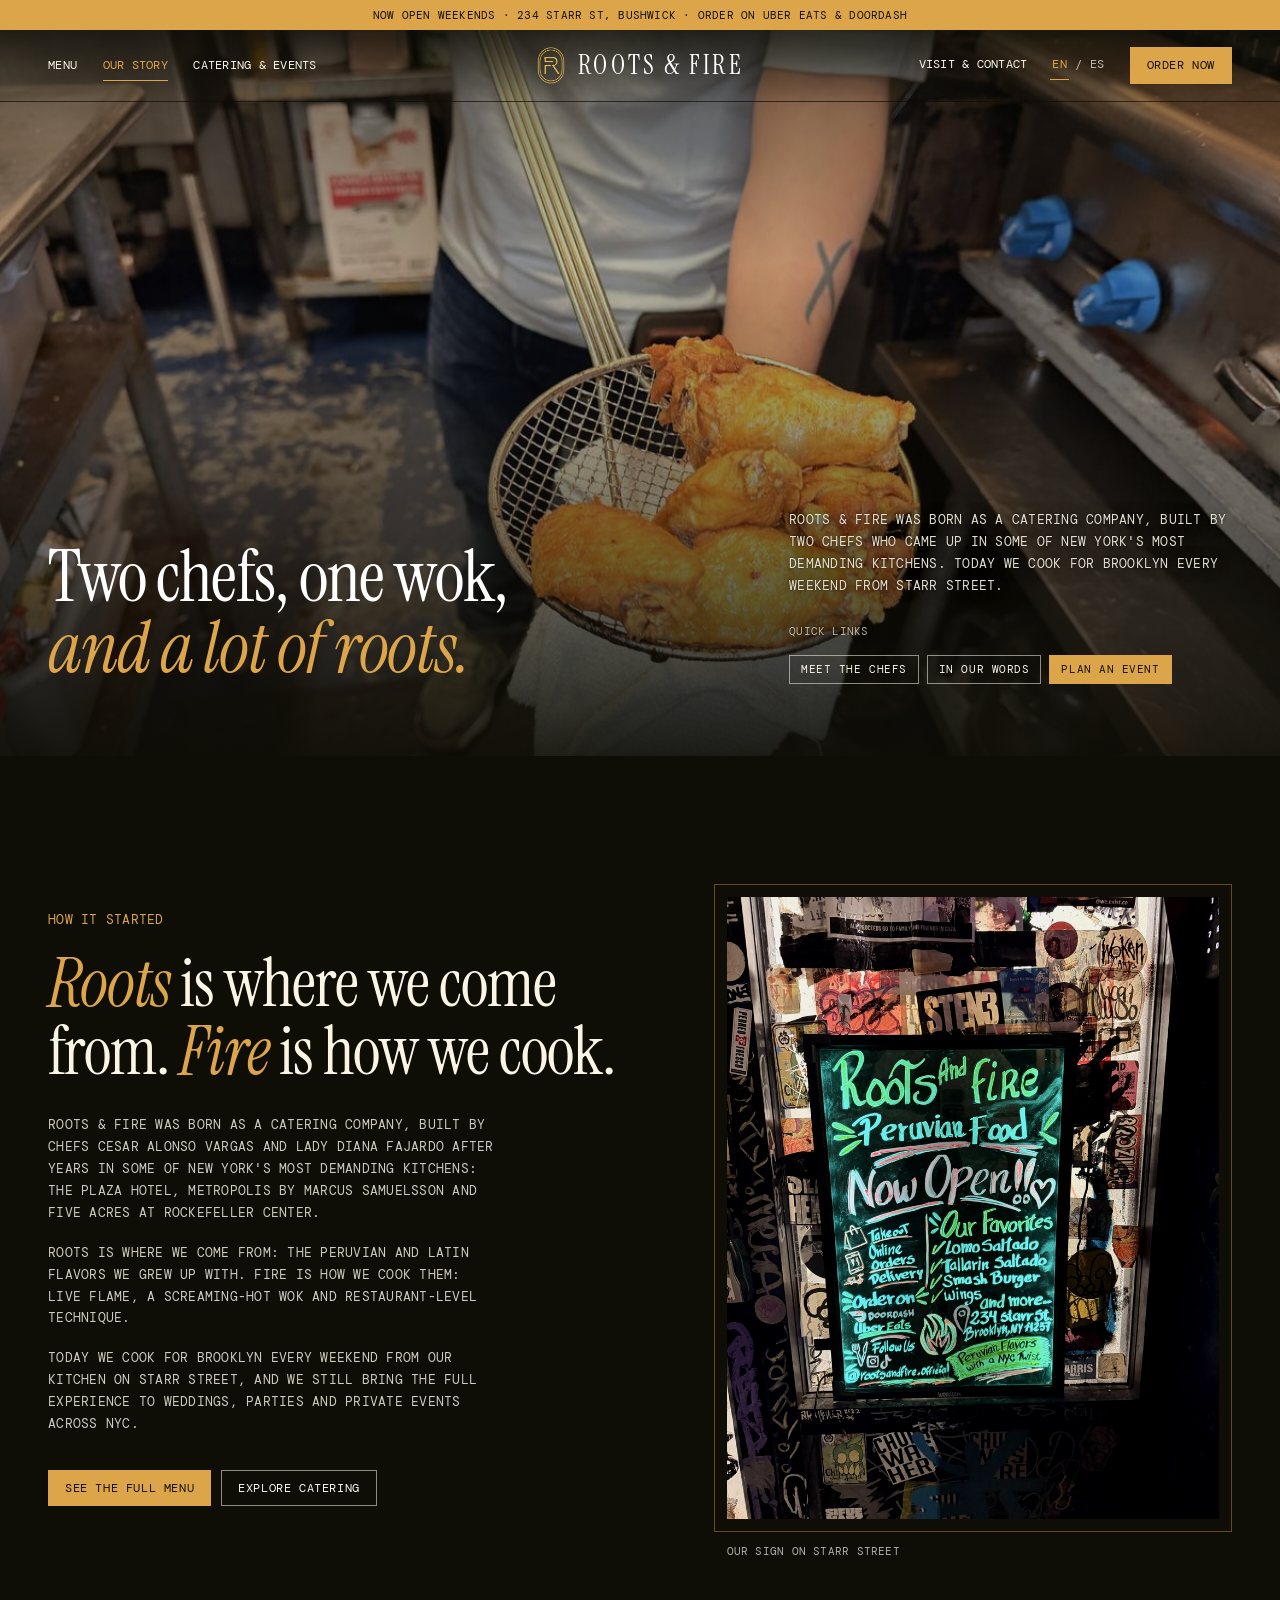
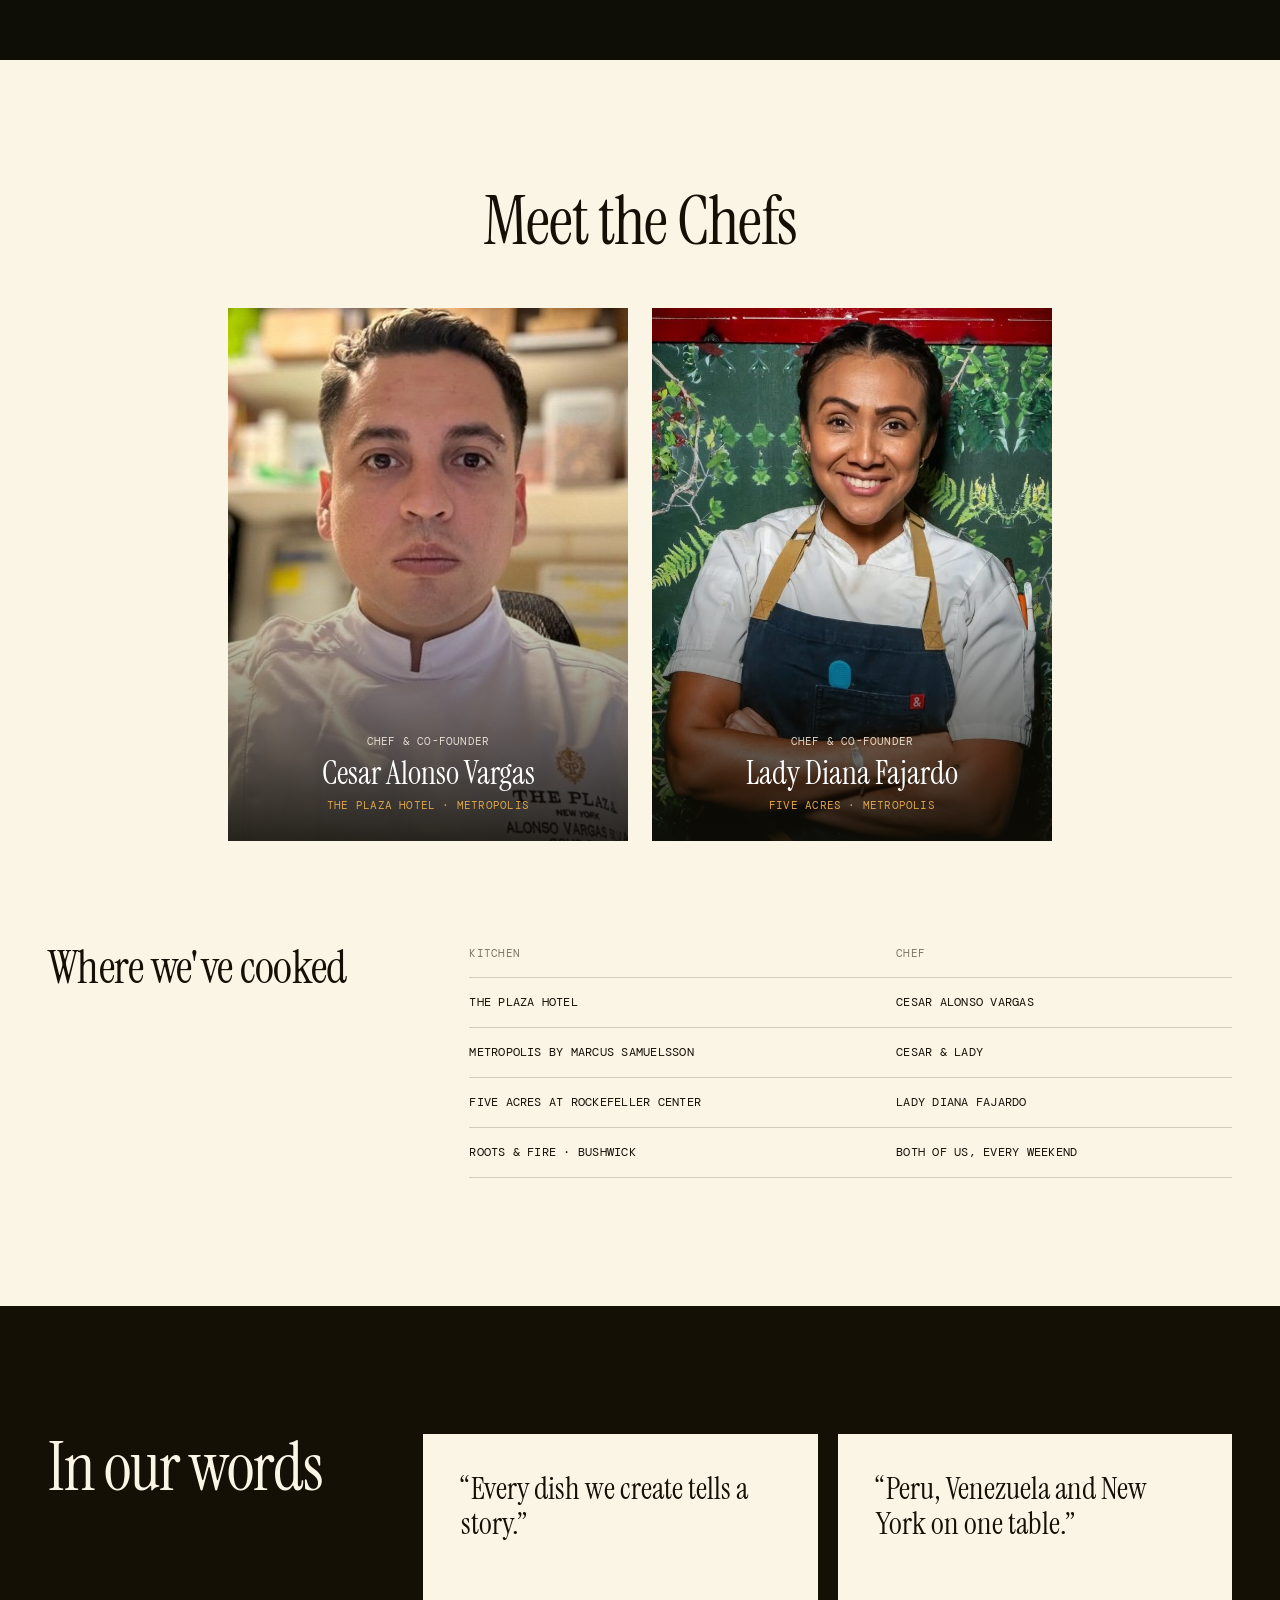
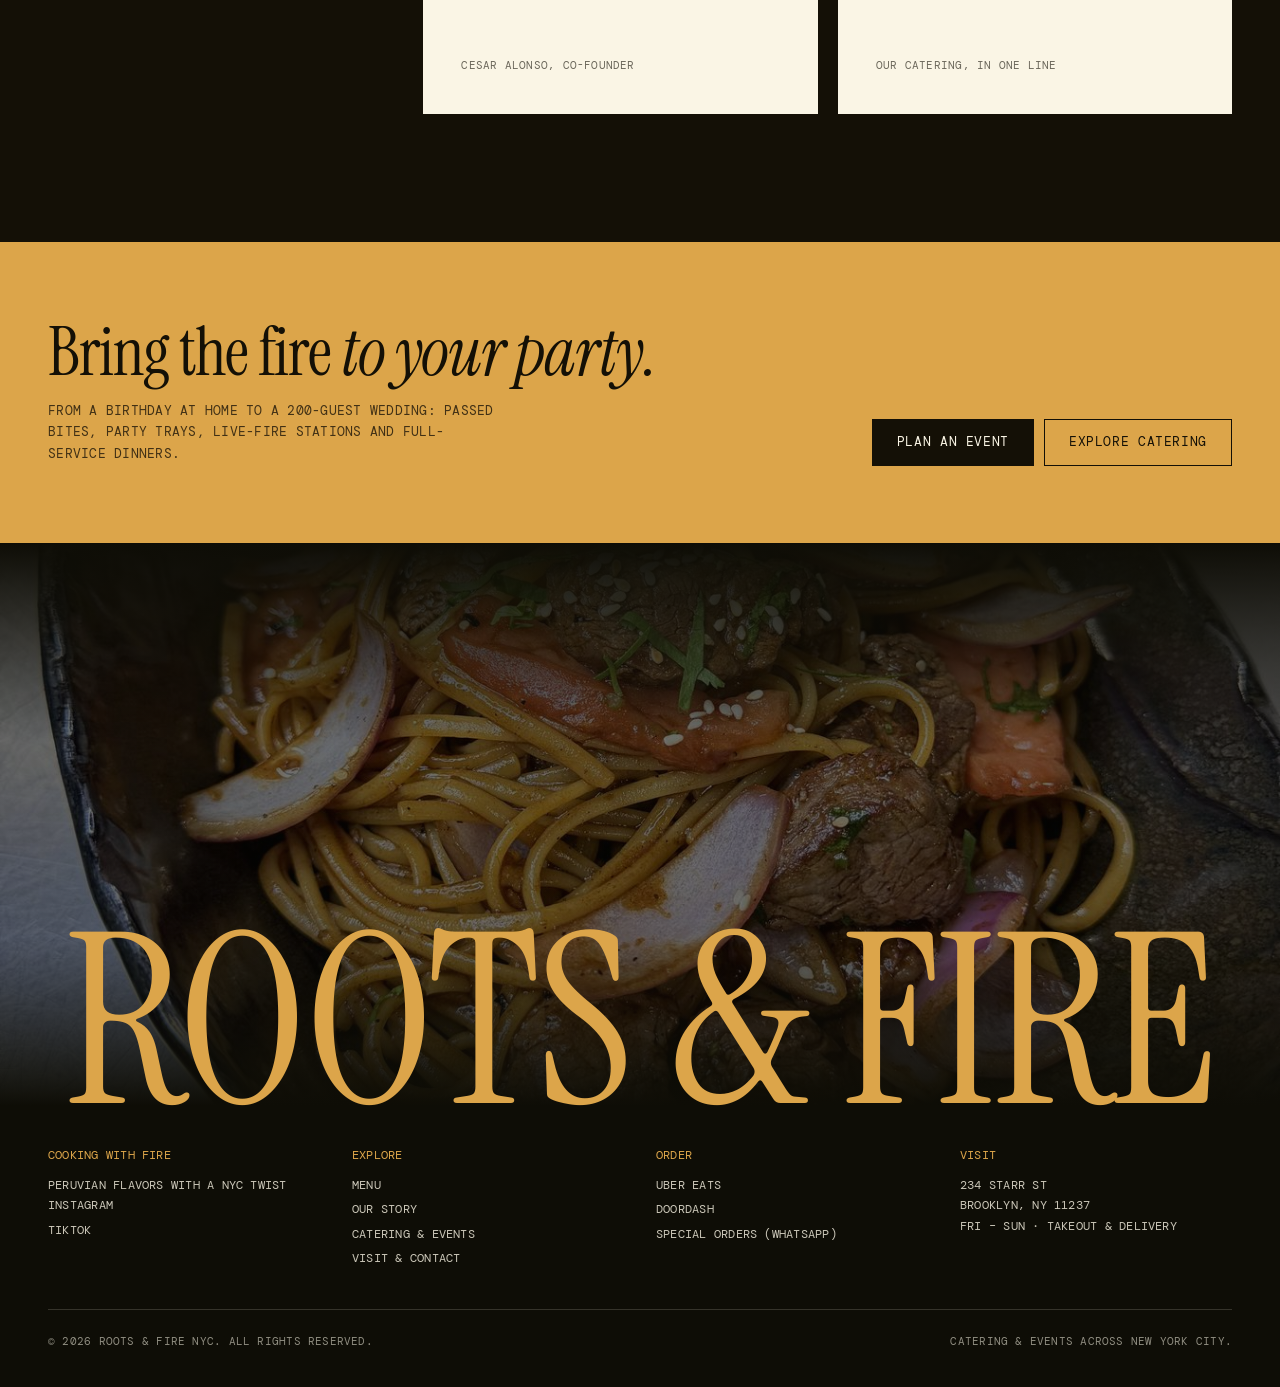
==== about.html @ 3c0af803 "Rediseño por páginas: estilo Firedoor + hero Peter Rowland, EN/ES - Sitio dividido en 5 páginas: Ini" ====
<!doctype html>
<html lang="en">
<head>
  <meta charset="utf-8">
  <meta name="viewport" content="width=device-width, initial-scale=1">
  <title>Our Story · Roots &amp; Fire</title>
  <meta name="description" content="Meet Chefs Cesar Alonso Vargas and Lady Diana Fajardo: from The Plaza, Metropolis and Five Acres to their own Peruvian kitchen in Bushwick.">
  <meta name="theme-color" content="#0E0D06">
  <!-- Demo copy on GitHub Pages: keep it out of Google so it doesn't compete with rootsandfirenyc.com. Remove on the real domain. -->
  <meta name="robots" content="noindex, nofollow">
  <link rel="icon" type="image/png" href="assets/img/logo-monogram.png">

  <meta property="og:type" content="website">
  <meta property="og:title" content="Our Story · Roots &amp; Fire">
  <meta property="og:description" content="Meet Chefs Cesar Alonso Vargas and Lady Diana Fajardo: from The Plaza, Metropolis and Five Acres to their own Peruvian kitchen in Bushwick.">
  <meta property="og:image" content="assets/img/frying.jpg">
  <meta property="og:url" content="https://rootsandfirenyc.com/about.html">
  <link rel="alternate" hreflang="en" href="https://rootsandfirenyc.com/about.html">
  <link rel="alternate" hreflang="es" href="https://rootsandfirenyc.com/about.html?lang=es">

  <link rel="preconnect" href="https://fonts.googleapis.com">
  <link rel="preconnect" href="https://fonts.gstatic.com" crossorigin>
  <link href="https://fonts.googleapis.com/css2?family=DM+Mono:wght@400;500&family=Instrument+Serif:ital@0;1&family=Plus+Jakarta+Sans:wght@400;500;600&display=swap" rel="stylesheet">
  <link rel="stylesheet" href="assets/css/styles.css">
  <script>document.documentElement.classList.add("js");</script>
</head>
<body data-page="about">
  <a class="skip-link" href="#main" data-i18n="skip">Skip to content</a>

  <!-- ===== Header (same on every page) ===== -->
  <header class="site-header" data-header>
    <div class="announce">
      <p class="mono" data-i18n="announce">Now open weekends · 234 Starr St, Bushwick · Order on Uber Eats &amp; DoorDash</p>
    </div>
    <div class="header-bar">
      <button class="nav-toggle" type="button" aria-expanded="false" aria-controls="mobile-nav" data-nav-toggle>
        <span class="sr-only" data-i18n="navOpen">Open menu</span>
        <span class="nav-toggle__bar"></span><span class="nav-toggle__bar"></span>
      </button>
      <nav class="nav nav--left mono" aria-label="Main">
        <a href="menu.html" data-i18n="navMenu">Menu</a>
        <a href="about.html" data-i18n="navStory" aria-current="page">Our Story</a>
        <a href="catering.html" data-i18n="navCatering">Catering &amp; Events</a>
      </nav>
      <a href="index.html" class="brand" aria-label="Roots & Fire, home">
        <img src="assets/img/logo-monogram.png" alt="" width="30" height="38">
        <span class="brand__word">Roots &amp; Fire</span>
      </a>
      <div class="header-right">
        <nav class="nav nav--right mono" aria-label="Secondary">
          <a href="contact.html" data-i18n="navContact">Visit &amp; Contact</a>
        </nav>
        <div class="lang mono" role="group" aria-label="Language" data-i18n-attr="aria-label:langLabel">
          <button type="button" data-lang="en" aria-pressed="true">EN</button>
          <span aria-hidden="true">/</span>
          <button type="button" data-lang="es" aria-pressed="false">ES</button>
        </div>
        <div class="order-menu" data-order-menu>
          <button class="btn btn--gold" type="button" aria-expanded="false" aria-haspopup="true" data-order-toggle><span data-i18n="orderNow">Order now</span></button>
          <div class="order-menu__panel" hidden data-order-panel>
            <a class="mono" data-link="uberEats" href="#" target="_blank" rel="noopener">Uber Eats <span aria-hidden="true">↗</span></a>
            <a class="mono" data-link="doorDash" href="#" target="_blank" rel="noopener">DoorDash <span aria-hidden="true">↗</span></a>
            <a class="mono" href="catering.html#enquire" data-i18n="orderSpecial">Special orders &amp; events</a>
          </div>
        </div>
      </div>
    </div>
  </header>

  <div class="mobile-nav" id="mobile-nav" data-mobile-nav hidden>
    <nav aria-label="Mobile">
      <a href="index.html" data-i18n="navHome">Home</a>
      <a href="menu.html" data-i18n="navMenu">Menu</a>
      <a href="about.html" data-i18n="navStory" aria-current="page">Our Story</a>
      <a href="catering.html" data-i18n="navCatering">Catering &amp; Events</a>
      <a href="contact.html" data-i18n="navContact">Visit &amp; Contact</a>
    </nav>
    <div class="mobile-nav__foot">
      <div class="lang lang--lg mono" role="group" aria-label="Language" data-i18n-attr="aria-label:langLabel">
        <button type="button" data-lang="en" aria-pressed="true">English</button>
        <span aria-hidden="true">/</span>
        <button type="button" data-lang="es" aria-pressed="false">Español</button>
      </div>
      <div class="btn-row">
        <a class="btn btn--gold" data-link="uberEats" href="#" target="_blank" rel="noopener">Uber Eats</a>
        <a class="btn btn--line" data-link="doorDash" href="#" target="_blank" rel="noopener">DoorDash</a>
      </div>
    </div>
  </div>

  <main id="main">
    <!-- ===== Page hero (Firedoor About style: statement over full-bleed photo) ===== -->
    <section class="page-hero page-hero--statement">
      <img class="pos-mid" src="assets/img/frying.jpg" alt="" width="1200" height="900" fetchpriority="high">
      <div class="container page-hero__inner">
        <h1 data-i18n="paTitle">Two chefs, one wok, <em>and a lot of roots.</em></h1>
        <div class="page-hero__side">
          <p class="mono" data-i18n="paLead">Roots &amp; Fire was born as a catering company, built by two chefs who came up in some of New York's most demanding kitchens. Today we cook for Brooklyn every weekend from Starr Street.</p>
          <p class="mono quick-label" data-i18n="quickLinks">Quick links</p>
          <div class="quick-links">
            <a class="btn btn--line btn--sm" href="#chefs" data-i18n="ctaChefs">Meet the chefs</a>
            <a class="btn btn--line btn--sm" href="#words" data-i18n="quotesTitle">In our words</a>
            <a class="btn btn--gold btn--sm" href="catering.html#enquire" data-i18n="ctaPlanShort">Plan an event</a>
          </div>
        </div>
      </div>
    </section>

    <!-- ===== Story ===== -->
    <section class="story" aria-labelledby="story-title">
      <div class="container story__grid">
        <div class="story__copy reveal">
          <p class="mono eyebrow" data-i18n="storyEyebrow2">How it started</p>
          <h2 class="display" id="story-title" data-i18n="storyTitle2"><em>Roots</em> is where we come from. <em>Fire</em> is how we cook.</h2>
          <div class="prose mono">
            <p data-i18n="storyP1">Roots &amp; Fire was born as a catering company, built by Chefs Cesar Alonso Vargas and Lady Diana Fajardo after years in some of New York's most demanding kitchens: The Plaza Hotel, Metropolis by Marcus Samuelsson and Five Acres at Rockefeller Center.</p>
            <p data-i18n="storyP2">Roots is where we come from: the Peruvian and Latin flavors we grew up with. Fire is how we cook them: live flame, a screaming-hot wok and restaurant-level technique.</p>
            <p data-i18n="storyP3">Today we cook for Brooklyn every weekend from our kitchen on Starr Street, and we still bring the full experience to weddings, parties and private events across NYC.</p>
          </div>
          <div class="btn-row">
            <a class="btn btn--gold" href="menu.html" data-i18n="ctaFullMenu">See the full menu</a>
            <a class="btn btn--line" href="catering.html" data-i18n="ctaCatering">Explore catering</a>
          </div>
        </div>
        <figure class="story__media frame reveal">
          <img src="assets/img/now-open-board.jpg" alt="Lit chalkboard sign at 234 Starr St: Roots and Fire, Peruvian Food, Now Open" data-i18n-attr="alt:altBoard" width="900" height="1200" loading="lazy">
          <figcaption class="mono" data-i18n="storyCaption">Our sign on Starr Street</figcaption>
        </figure>
      </div>
    </section>

    <!-- ===== Meet the chefs (cream panel) ===== -->
    <section class="panel panel--cream chefs" id="chefs" aria-labelledby="chefs-title">
      <div class="container">
        <h2 class="display center reveal" id="chefs-title" data-i18n="chefsTitle">Meet the Chefs</h2>
        <div class="team">
          <article class="member reveal">
            <img src="assets/img/chef-cesar.jpg" alt="Chef Cesar Alonso Vargas in chef whites" data-i18n-attr="alt:altCesar" width="441" height="792" loading="lazy">
            <div class="member__cap">
              <p class="mono" data-i18n="roleCesar">Chef &amp; co-founder</p>
              <h3>Cesar Alonso Vargas</h3>
              <p class="mono member__from">The Plaza Hotel · Metropolis</p>
            </div>
          </article>
          <article class="member reveal">
            <img src="assets/img/chef-lady.jpg" alt="Chef Lady Diana Fajardo smiling, arms crossed, in an apron" data-i18n-attr="alt:altLady" width="1000" height="1000" loading="lazy">
            <div class="member__cap">
              <p class="mono" data-i18n="roleLady">Chef &amp; co-founder</p>
              <h3>Lady Diana Fajardo</h3>
              <p class="mono member__from">Five Acres · Metropolis</p>
            </div>
          </article>
        </div>

        <div class="highlights reveal">
          <h3 class="display display--md" data-i18n="hlTitle">Where we've cooked</h3>
          <div class="hl-table mono">
            <div class="hl-row hl-row--head"><span data-i18n="hlKitchen">Kitchen</span><span>Chef</span></div>
            <div class="hl-row"><span>The Plaza Hotel</span><span>Cesar Alonso Vargas</span></div>
            <div class="hl-row"><span>Metropolis by Marcus Samuelsson</span><span data-i18n="hlBoth">Cesar &amp; Lady</span></div>
            <div class="hl-row"><span>Five Acres at Rockefeller Center</span><span>Lady Diana Fajardo</span></div>
            <div class="hl-row"><span>Roots &amp; Fire · Bushwick</span><span data-i18n="hlNow">Both of us, every weekend</span></div>
          </div>
        </div>
      </div>
    </section>

    <!-- ===== In our words ===== -->
    <section class="quotes" id="words" aria-labelledby="quotes-title">
      <div class="container quotes__grid">
        <h2 class="display reveal" id="quotes-title" data-i18n="quotesTitle">In our words</h2>
        <blockquote class="quote-box reveal">
          <p data-i18n="quote1">“Every dish we create tells a story.”</p>
          <cite class="mono" data-i18n="quote1Cite">Cesar Alonso, co-founder</cite>
        </blockquote>
        <blockquote class="quote-box reveal">
          <p data-i18n="quote2">“Peru, Venezuela and New York on one table.”</p>
          <cite class="mono" data-i18n="quote2Cite">Our catering, in one line</cite>
        </blockquote>
      </div>
    </section>

    <!-- ===== CTA ===== -->
    <section class="cta-band" aria-labelledby="cta-title">
      <div class="container cta-band__inner">
        <div>
          <h2 class="display" id="cta-title" data-i18n="catTitle">Bring the fire <em>to your party.</em></h2>
          <p class="mono" data-i18n="catLeadShort">From a birthday at home to a 200-guest wedding: passed bites, party trays, live-fire stations and full-service dinners.</p>
        </div>
        <div class="btn-row">
          <a class="btn btn--ink btn--lg" href="catering.html#enquire" data-i18n="ctaPlanShort">Plan an event</a>
          <a class="btn btn--line-ink btn--lg" href="catering.html" data-i18n="ctaCatering">Explore catering</a>
        </div>
      </div>
    </section>
  </main>

  <!-- ===== Footer (same on every page) ===== -->
  <footer class="site-footer">
    <div class="footer__hero">
      <img src="assets/img/tallarin-saltado-dark.jpg" alt="" width="1350" height="1800" loading="lazy">
      <p class="footer__word" aria-hidden="true">Roots &amp; Fire</p>
    </div>
    <div class="container footer__cols mono">
      <div>
        <p class="footer__title" data-i18n="ftCooking">Cooking with fire</p>
        <p data-i18n="ftTagline">Peruvian flavors with a NYC twist</p>
        <ul>
          <li><a href="https://www.instagram.com/rootsandfire.official/" target="_blank" rel="noopener">Instagram</a></li>
          <li><a href="https://www.tiktok.com/@rootsandfire.official" target="_blank" rel="noopener">TikTok</a></li>
        </ul>
      </div>
      <div>
        <p class="footer__title" data-i18n="ftExplore">Explore</p>
        <ul>
          <li><a href="menu.html" data-i18n="navMenu">Menu</a></li>
          <li><a href="about.html" data-i18n="navStory">Our Story</a></li>
          <li><a href="catering.html" data-i18n="navCatering">Catering &amp; Events</a></li>
          <li><a href="contact.html" data-i18n="navContact">Visit &amp; Contact</a></li>
        </ul>
      </div>
      <div>
        <p class="footer__title" data-i18n="ftOrder">Order</p>
        <ul>
          <li><a href="#" data-link="uberEats" target="_blank" rel="noopener">Uber Eats</a></li>
          <li><a href="#" data-link="doorDash" target="_blank" rel="noopener">DoorDash</a></li>
          <li><a href="#" data-link="whatsapp" data-wa-key="waSpecial" data-i18n="ftSpecial">Special orders (WhatsApp)</a></li>
        </ul>
      </div>
      <div>
        <p class="footer__title" data-i18n="ftVisit">Visit</p>
        <p>234 Starr St<br>Brooklyn, NY 11237</p>
        <p data-i18n="ftHours">Fri – Sun · Takeout &amp; delivery</p>
      </div>
    </div>
    <div class="container footer__bottom mono">
      <p>© <span data-year>2026</span> Roots &amp; Fire NYC. <span data-i18n="ftRights">All rights reserved.</span></p>
      <p data-i18n="ftCatering">Catering &amp; events across New York City.</p>
    </div>
  </footer>

  <div class="order-bar" aria-label="Order now" data-i18n-attr="aria-label:orderNow">
    <a class="btn btn--gold" data-link="uberEats" href="#" target="_blank" rel="noopener">Uber Eats</a>
    <a class="btn btn--line" data-link="doorDash" href="#" target="_blank" rel="noopener">DoorDash</a>
    <a class="btn btn--line btn--icon" data-link="whatsapp" data-wa-key="waHello" href="#" aria-label="WhatsApp">
      <svg class="i" viewBox="0 0 24 24" aria-hidden="true"><path d="M4 20l1.3-4A8 8 0 1 1 8.4 19L4 20z"/><path d="M9 9.5c0 3 2.5 5.5 5.5 5.5l1-1.5-2-1-1 .8c-.9-.4-1.6-1.1-2-2l.8-1-1-2L9 9.5z" fill="currentColor" stroke="none"/></svg>
    </a>
  </div>

  <div class="toast mono" role="status" aria-live="polite" data-toast></div>

  <script src="assets/js/i18n.js" defer></script>
  <script src="assets/js/main.js" defer></script>
</body>
</html>
---- assets/css/styles.css ----
/* =========================================================
   Roots & Fire — restaurant + catering
   Hero inspired by Peter Rowland (full-bleed slideshow, centered
   serif title, side socials, stats). Sections inspired by
   Firedoor (serif display + uppercase mono copy, cream panels,
   alternating image/text, color-block enquiry form, giant
   wordmark footer). Colors: rootsandfirenyc.com palette.
   ========================================================= */

:root {
  /* rootsandfirenyc.com global colors */
  --gold: #DCA54A;
  --gold-deep: #D09A40;
  --white: #FFFFFF;
  --cream: #FAF5E5;
  --charcoal: #1B1B1B;
  --black: #0E0D06;
  --stone: #2E2D2A;
  --brown: #141006;
  --ink: #141006;

  --text: var(--cream);
  --text-muted: rgba(250, 245, 229, 0.7);
  --line: rgba(250, 245, 229, 0.16);
  --line-ink: rgba(20, 16, 6, 0.18);

  --serif: "Instrument Serif", "Times New Roman", Georgia, serif;
  --mono: "DM Mono", ui-monospace, "SFMono-Regular", Menlo, Consolas, monospace;
  --sans: "Plus Jakarta Sans", system-ui, -apple-system, "Segoe UI", sans-serif;

  --container: 1320px;
  --gutter: clamp(16px, 4vw, 48px);
  --announce-h: 30px;
  --bar-h: 72px;
  --section-y: clamp(80px, 10vw, 140px);
}

/* ---------- Base ---------- */
*, *::before, *::after { box-sizing: border-box; }
html { scroll-behavior: smooth; scroll-padding-top: calc(var(--bar-h) + 12px); }
body {
  margin: 0;
  background: var(--black);
  color: var(--text);
  font-family: var(--sans);
  font-size: 16px;
  line-height: 1.6;
  -webkit-font-smoothing: antialiased;
  text-rendering: optimizeLegibility;
}
body.no-scroll { overflow: hidden; }
[hidden] { display: none !important; }
img { display: block; max-width: 100%; height: auto; }
a { color: inherit; }
p, h1, h2, h3, figure, blockquote, dl, dd, ol, ul { margin: 0; }
ul, ol { padding: 0; list-style: none; }
button { font: inherit; color: inherit; }
address { font-style: normal; }
:focus-visible { outline: 2px solid var(--gold); outline-offset: 3px; }

.container { width: min(100% - 2 * var(--gutter), var(--container)); margin-inline: auto; }
.sr-only { position: absolute; width: 1px; height: 1px; overflow: hidden; clip: rect(0 0 0 0); white-space: nowrap; }
.center { text-align: center; }
.muted { color: var(--text-muted); }

.skip-link {
  position: absolute; left: 16px; top: -60px; z-index: 100;
  background: var(--gold); color: var(--ink); padding: 10px 14px;
  font-family: var(--mono); font-size: 12px; text-transform: uppercase; text-decoration: none;
}
.skip-link:focus { top: 12px; }

.i { width: 1em; height: 1em; fill: none; stroke: currentColor; stroke-width: 1.7; stroke-linecap: round; stroke-linejoin: round; }

/* ---------- Type ---------- */
.mono {
  font-family: var(--mono);
  font-size: 12.5px;
  line-height: 1.75;
  letter-spacing: 0.02em;
  text-transform: uppercase;
}
.display {
  font-family: var(--serif);
  font-weight: 400;
  font-size: clamp(42px, 5.2vw, 68px);
  line-height: 1.02;
  letter-spacing: -0.015em;
  text-wrap: balance;
}
.display em { font-style: italic; color: var(--gold); }
.display--xl { font-size: clamp(52px, 7.4vw, 104px); line-height: 0.96; }
.display--md { font-size: clamp(34px, 3.6vw, 50px); }
.eyebrow { color: var(--gold); margin-bottom: 18px; }

.text-link {
  display: inline-flex; gap: 6px; align-items: center;
  color: var(--cream); text-decoration: none;
  border-bottom: 1px solid currentColor; padding-bottom: 2px;
  transition: color .2s;
}
.text-link:hover { color: var(--gold); }

/* ---------- Buttons (Firedoor-style small boxes) ---------- */
.btn {
  display: inline-flex; align-items: center; justify-content: center; gap: 8px;
  font-family: var(--mono); font-size: 12px; letter-spacing: 0.05em; text-transform: uppercase;
  line-height: 1.2; text-decoration: none; white-space: nowrap;
  padding: 10px 16px; border: 1px solid transparent; border-radius: 0;
  cursor: pointer; background: none;
  transition: background-color .2s, color .2s, border-color .2s;
}
.btn--sm { padding: 7px 11px; font-size: 11px; }
.btn--lg { padding: 15px 24px; font-size: 12.5px; }
.btn--block { width: 100%; padding: 17px; font-size: 13px; }
.btn--gold { background: var(--gold); color: var(--ink); }
.btn--gold:hover { background: var(--gold-deep); }
.btn--line { border-color: rgba(250, 245, 229, 0.55); color: var(--cream); }
.btn--line:hover { background: var(--cream); color: var(--ink); border-color: var(--cream); }
.btn--ink { background: var(--ink); color: var(--cream); }
.btn--ink:hover { background: var(--stone); }
.btn--line-ink { border-color: var(--ink); color: var(--ink); }
.btn--line-ink:hover { background: var(--ink); color: var(--cream); }
.btn--icon { padding-inline: 14px; font-size: 18px; }
.btn-row { display: flex; flex-wrap: wrap; gap: 10px; }

/* ---------- Header ---------- */
.site-header { position: fixed; inset: 0 0 auto; z-index: 50; }
.announce {
  height: var(--announce-h); overflow: hidden;
  background: var(--gold); color: var(--ink);
  display: grid; place-items: center; padding-inline: 12px;
  transition: margin-top .35s ease;
}
.announce p { font-size: 11px; line-height: 1; white-space: nowrap; overflow: hidden; text-overflow: ellipsis; max-width: 100%; }
.header-bar {
  height: var(--bar-h);
  display: grid; grid-template-columns: 1fr auto 1fr; align-items: center; gap: 24px;
  padding-inline: var(--gutter);
  background: linear-gradient(180deg, rgba(14, 13, 6, 0.7), rgba(14, 13, 6, 0));
  border-bottom: 1px solid transparent;
  transition: background-color .35s, border-color .35s;
}
.site-header.is-scrolled .announce { margin-top: calc(-1 * var(--announce-h)); }
.site-header.is-scrolled .header-bar { background: var(--black); border-bottom-color: var(--line); }

.nav { display: flex; gap: clamp(16px, 2vw, 30px); }
.nav a { text-decoration: none; color: var(--cream); font-size: 12px; padding-block: 4px; border-bottom: 1px solid transparent; transition: color .2s, border-color .2s; }
.nav a:hover { color: var(--gold); border-bottom-color: currentColor; }
.nav--left { justify-self: start; }

.brand { justify-self: center; display: inline-flex; align-items: center; gap: 12px; text-decoration: none; color: var(--white); }
.brand img { width: 30px; height: auto; }
.brand__word { font-family: var(--serif); font-size: 26px; letter-spacing: 0.12em; text-transform: uppercase; line-height: 1; white-space: nowrap; }

.header-right { justify-self: end; display: flex; align-items: center; gap: clamp(14px, 1.8vw, 26px); }
.lang { display: inline-flex; align-items: center; gap: 6px; font-size: 12px; color: var(--text-muted); }
.lang button { background: none; border: 0; padding: 4px 2px; cursor: pointer; color: var(--text-muted); letter-spacing: inherit; text-transform: inherit; border-bottom: 1px solid transparent; }
.lang button[aria-pressed="true"] { color: var(--gold); border-bottom-color: var(--gold); }
.lang button:hover { color: var(--cream); }

.order-menu { position: relative; }
.order-menu__panel {
  position: absolute; right: 0; top: calc(100% + 10px); min-width: 230px;
  background: var(--charcoal); border: 1px solid var(--line);
  display: grid; padding: 6px;
  box-shadow: 0 18px 40px -16px rgba(0, 0, 0, 0.6);
}
.order-menu__panel a { text-decoration: none; padding: 12px 12px; display: flex; justify-content: space-between; color: var(--cream); font-size: 12px; }
.order-menu__panel a + a { border-top: 1px solid var(--line); }
.order-menu__panel a:hover { background: var(--stone); color: var(--gold); }

.nav-toggle { display: none; background: none; border: 0; padding: 10px 6px; cursor: pointer; justify-self: start; }
.nav-toggle__bar { display: block; width: 24px; height: 1.5px; background: var(--cream); transition: transform .3s; }
.nav-toggle__bar + .nav-toggle__bar { margin-top: 7px; }
.nav-toggle[aria-expanded="true"] .nav-toggle__bar:first-of-type { transform: translateY(4.25px) rotate(45deg); }
.nav-toggle[aria-expanded="true"] .nav-toggle__bar:last-of-type { transform: translateY(-4.25px) rotate(-45deg); }

.mobile-nav {
  position: fixed; inset: 0; z-index: 45;
  background: var(--brown);
  padding: calc(var(--announce-h) + var(--bar-h) + 32px) var(--gutter) 32px;
  display: flex; flex-direction: column; justify-content: space-between; gap: 32px;
  overflow-y: auto;
}
.mobile-nav[hidden] { display: none; }
.mobile-nav nav { display: grid; }
.mobile-nav nav a {
  font-family: var(--serif); font-size: clamp(38px, 10vw, 56px); line-height: 1.15;
  text-decoration: none; color: var(--cream); border-bottom: 1px solid var(--line); padding: 8px 0;
}
.mobile-nav nav a:hover { color: var(--gold); }
.mobile-nav__foot { display: grid; gap: 22px; }
.lang--lg { font-size: 13px; }

/* ---------- Hero (Peter Rowland style) ---------- */
.hero {
  position: relative; min-height: max(100svh, 720px);
  display: flex; flex-direction: column; overflow: hidden;
  background: var(--black); color: var(--white);
}
.hero__slides { position: absolute; inset: 0; }
.hero__slide { position: absolute; inset: 0; opacity: 0; transition: opacity 1.4s ease; }
.hero__slide.is-active { opacity: 1; }
.hero__slide img { width: 100%; height: 100%; object-fit: cover; transform: scale(1.08); transition: transform 8s ease-out; }
.hero__slide.is-active img { transform: scale(1); }
.hero__slide img.pos-wok { object-position: center 38%; }
.hero__shade {
  position: absolute; inset: 0;
  background:
    radial-gradient(ellipse at center, rgba(14, 13, 6, 0.35) 0%, rgba(14, 13, 6, 0.7) 75%),
    linear-gradient(180deg, rgba(14, 13, 6, 0.55) 0%, rgba(14, 13, 6, 0.35) 35%, rgba(14, 13, 6, 0.6) 70%, rgba(14, 13, 6, 0.95) 100%);
}

.hero__social {
  position: absolute; z-index: 3; left: var(--gutter); top: 50%; transform: translateY(-50%);
  display: grid; gap: 20px;
}
.hero__social a { display: grid; place-items: center; font-size: 18px; color: var(--cream); opacity: .85; transition: color .2s, opacity .2s; }
.hero__social a:hover { color: var(--gold); opacity: 1; }

.hero__content {
  position: relative; z-index: 2; flex: 1;
  display: flex; flex-direction: column; align-items: center; justify-content: center; text-align: center;
  padding: calc(var(--announce-h) + var(--bar-h) + 48px) var(--gutter) 40px;
}
.hero__texts { display: grid; width: min(100%, 980px); }
.hero__text {
  grid-area: 1 / 1; opacity: 0; transform: translateY(16px);
  transition: opacity .9s ease, transform .9s ease; pointer-events: none;
}
.hero__text.is-active { opacity: 1; transform: none; pointer-events: auto; }
.hero__eyebrow { color: var(--gold); margin-bottom: 18px; font-size: 12px; }
.hero__title {
  font-family: var(--serif); font-weight: 400;
  font-size: clamp(64px, 10vw, 148px); line-height: 0.92; letter-spacing: -0.02em;
  margin-bottom: 26px; text-shadow: 0 2px 30px rgba(0, 0, 0, 0.35);
}
.hero__lead { font-size: clamp(16px, 1.45vw, 19px); line-height: 1.65; max-width: 680px; margin-inline: auto; color: rgba(250, 245, 229, 0.92); }
.hero__actions { margin-top: 36px; display: flex; flex-wrap: wrap; justify-content: center; gap: 12px; }
.hero .text-link { margin-top: 22px; font-size: 11.5px; }
.hero__dots { margin-top: 30px; display: flex; gap: 12px; }
.hero__dots button {
  width: 9px; height: 9px; padding: 0; border-radius: 50%; cursor: pointer;
  border: 1px solid rgba(250, 245, 229, 0.8); background: transparent; transition: background .3s, border-color .3s;
}
.hero__dots button.is-active { background: var(--gold); border-color: var(--gold); }

.stats {
  position: relative; z-index: 2;
  width: min(100% - 2 * var(--gutter), 1120px); margin: 0 auto;
  display: grid; grid-template-columns: repeat(4, 1fr);
  border-top: 1px solid rgba(250, 245, 229, 0.22);
  padding: 26px 0 36px; text-align: center;
}
.stat { display: flex; flex-direction: column-reverse; align-items: center; gap: 6px; padding-inline: 12px; }
.stat + .stat { border-left: 1px solid rgba(250, 245, 229, 0.12); }
.stat__num { font-family: var(--serif); font-size: clamp(40px, 4.4vw, 62px); line-height: 1; color: var(--white); font-variant-numeric: tabular-nums; }
.stat__label { font-size: 14px; color: rgba(250, 245, 229, 0.78); line-height: 1.35; }

/* ---------- Shared bits ---------- */
.frame { position: relative; padding: 12px; border: 1px solid rgba(220, 165, 74, 0.4); }
.frame img { width: 100%; height: 100%; object-fit: cover; }
.panel--cream { background: var(--cream); color: var(--ink); }
.panel--cream .eyebrow { color: rgba(20, 16, 6, 0.62); }
.panel--cream .display em { color: var(--ink); }
.tone img, .feature__media img, .story__media img, .enquire__media img, .follow__grid img { filter: saturate(1.04) contrast(1.05) brightness(0.94); }

/* ---------- Intro statement ---------- */
.intro { background: var(--brown); padding: var(--section-y) 0; }
.intro__grid { display: grid; grid-template-columns: 1fr minmax(260px, 360px); gap: 56px clamp(32px, 6vw, 96px); align-items: end; }
.intro__statement {
  grid-column: 1 / -1;
  font-family: var(--serif); color: var(--gold);
  font-size: clamp(30px, 3.7vw, 54px); line-height: 1.12; letter-spacing: -0.01em;
  max-width: 1180px; text-wrap: pretty;
}
.intro__side { display: grid; gap: 14px; align-self: start; max-width: 420px; }
.intro__side strong { color: var(--gold); font-weight: 500; }
.intro__frame { aspect-ratio: 4 / 3; }

/* ---------- Menu (cream panel + carousel) ---------- */
.menu { padding: var(--section-y) 0; overflow: hidden; }
.menu__grid { display: grid; grid-template-columns: minmax(280px, 380px) minmax(0, 1fr); gap: clamp(36px, 5vw, 72px); align-items: start; }
.menu__intro { display: grid; gap: 22px; align-content: start; }
.menu__intro .eyebrow { margin-bottom: -4px; }
.menu__intro .body { color: rgba(20, 16, 6, 0.82); }
.menu__intro .small { font-size: 11px; color: rgba(20, 16, 6, 0.62); border-top: 1px solid var(--line-ink); padding-top: 14px; }
.note { font-size: 14px; color: rgba(20, 16, 6, 0.72); }
.note a { color: var(--ink); }

.carousel { min-width: 0; }
.carousel__track {
  display: flex; gap: 20px; overflow-x: auto; overscroll-behavior-x: contain;
  scroll-snap-type: x mandatory; scrollbar-width: none;
  margin-right: calc(-1 * var(--gutter)); padding-right: var(--gutter);
}
.carousel__track::-webkit-scrollbar { display: none; }
.dish-card { flex: 0 0 clamp(250px, 24vw, 330px); scroll-snap-align: start; }
.dish-card__img { position: relative; aspect-ratio: 4 / 5; overflow: hidden; background: #ECE3CB; }
.dish-card__img img { width: 100%; height: 100%; object-fit: cover; transition: transform .8s ease; }
.dish-card:hover .dish-card__img img { transform: scale(1.04); }
.tag { position: absolute; left: 10px; top: 10px; background: var(--gold); color: var(--ink); padding: 4px 8px; font-size: 10.5px; line-height: 1.3; }
.dish-card__meta { display: flex; justify-content: space-between; gap: 12px; margin-top: 14px; padding-top: 10px; border-top: 1px solid var(--line-ink); font-size: 11px; color: rgba(20, 16, 6, 0.6); }
.dish-card h3 { font-family: var(--serif); font-weight: 400; font-size: 32px; line-height: 1.05; margin: 8px 0 8px; }
.dish-card p.mono { font-size: 11.5px; color: rgba(20, 16, 6, 0.78); }

.carousel__ctrl { display: grid; grid-template-columns: auto 1fr auto; align-items: center; gap: 20px; margin-top: 28px; }
.carousel__count { font-size: 12px; }
.carousel__bar { height: 1px; background: var(--line-ink); position: relative; }
.carousel__bar span { position: absolute; left: 0; top: -0.5px; height: 2px; width: 10%; background: var(--ink); transition: width .3s ease; }
.carousel__arrows { display: flex; gap: 8px; }
.carousel__arrows button {
  width: 44px; height: 44px; display: grid; place-items: center; font-size: 18px;
  background: none; border: 1px solid var(--ink); color: var(--ink); cursor: pointer; transition: background .2s, color .2s;
}
.carousel__arrows button:hover { background: var(--ink); color: var(--cream); }
.carousel__arrows button:disabled { opacity: .3; cursor: default; background: none; color: var(--ink); }

/* ---------- Story ---------- */
.story { background: var(--black); padding: var(--section-y) 0; }
.story__grid { display: grid; grid-template-columns: minmax(0, 1fr) minmax(0, 0.9fr); gap: clamp(40px, 7vw, 110px); align-items: center; }
.story__copy .display { margin-bottom: 30px; }
.prose { display: grid; gap: 18px; color: rgba(250, 245, 229, 0.82); max-width: 56ch; margin-bottom: 34px; }
.story__media { aspect-ratio: 4 / 5; max-width: 520px; justify-self: end; width: 100%; }
.story__media figcaption { position: absolute; left: 12px; bottom: -30px; font-size: 11px; color: var(--text-muted); }

/* ---------- Chefs ---------- */
.chefs { padding: var(--section-y) 0; }
.team { display: grid; grid-template-columns: repeat(2, minmax(0, 400px)); justify-content: center; gap: 24px; margin-top: 52px; }
.member { position: relative; aspect-ratio: 3 / 4; overflow: hidden; background: var(--brown); }
.member img { width: 100%; height: 100%; object-fit: cover; object-position: center 20%; transition: transform .8s ease; }
.member:hover img { transform: scale(1.03); }
.member::after { content: ""; position: absolute; inset: 0; background: linear-gradient(180deg, rgba(14, 13, 6, 0) 45%, rgba(14, 13, 6, 0.88) 100%); }
.member__cap { position: absolute; z-index: 1; left: 0; right: 0; bottom: 0; padding: 26px 20px; text-align: center; color: var(--white); }
.member__cap .mono { font-size: 10.5px; color: rgba(250, 245, 229, 0.85); }
.member__cap h3 { font-family: var(--serif); font-weight: 400; font-size: 32px; line-height: 1.1; margin: 4px 0 6px; }
.member__from { color: var(--gold) !important; }

.highlights { margin-top: clamp(64px, 8vw, 110px); display: grid; grid-template-columns: minmax(0, 1fr) minmax(0, 2fr); gap: 40px; }
.hl-table { font-size: 12px; }
.hl-row { display: grid; grid-template-columns: 1.2fr 1fr; gap: 24px; padding: 14px 0; border-bottom: 1px solid var(--line-ink); }
.hl-row--head { color: rgba(20, 16, 6, 0.55); font-size: 11px; padding-top: 0; }

/* ---------- Quotes ---------- */
.quotes { background: var(--brown); padding: var(--section-y) 0; }
.quotes__grid { display: grid; grid-template-columns: minmax(0, 0.9fr) repeat(2, minmax(0, 1fr)); gap: 20px; align-items: stretch; }
.quotes__grid .display { align-self: start; }
.quote-box { background: var(--cream); color: var(--ink); padding: clamp(28px, 3vw, 44px); display: flex; flex-direction: column; justify-content: space-between; gap: 40px; min-height: 280px; }
.quote-box p { font-family: var(--serif); font-size: clamp(26px, 2.4vw, 36px); line-height: 1.12; }
.quote-box cite { font-style: normal; font-size: 11px; color: rgba(20, 16, 6, 0.62); }

/* ---------- Catering ---------- */
.catering { background: var(--black); padding: var(--section-y) 0; }
.catering__head { display: grid; grid-template-columns: minmax(0, 1.25fr) minmax(0, 1fr); gap: 40px clamp(40px, 6vw, 100px); align-items: end; margin-bottom: clamp(64px, 8vw, 120px); }
.catering__lead { display: grid; gap: 14px; color: rgba(250, 245, 229, 0.82); }
.quick-label { margin-top: 10px; font-size: 11px; color: var(--text-muted); }
.quick-links { display: flex; flex-wrap: wrap; gap: 8px; }

.feature { display: grid; grid-template-columns: minmax(0, 1.4fr) minmax(0, 1fr); gap: clamp(28px, 5vw, 80px); align-items: start; margin-bottom: clamp(64px, 9vw, 130px); }
.feature--rev { grid-template-columns: minmax(0, 1fr) minmax(0, 1.4fr); }
.feature--rev .feature__media { order: 2; }
.feature--rev .feature__body { padding-top: clamp(0px, 8vw, 120px); }
.feature__media { aspect-ratio: 16 / 11; overflow: hidden; background: var(--brown); }
.feature__media img { width: 100%; height: 100%; object-fit: cover; transition: transform 1s ease; }
.feature:hover .feature__media img { transform: scale(1.03); }
.feature__body { display: grid; gap: 18px; align-content: start; max-width: 460px; }
.feature__body p.mono { color: rgba(250, 245, 229, 0.82); }
.feature__body .btn { justify-self: start; }
.feature__num { font-size: 11px; color: var(--text-muted) !important; }
.feature__meta { font-size: 11px; color: var(--gold) !important; border-top: 1px solid var(--line); padding-top: 12px; }

.how { display: grid; grid-template-columns: minmax(0, 1fr) minmax(0, 2fr); gap: 40px; border-top: 1px solid var(--line); padding-top: 48px; }
.how__list li { display: grid; grid-template-columns: 64px minmax(0, 1fr) minmax(0, 1.3fr); gap: 24px; align-items: baseline; padding: 22px 0; border-bottom: 1px solid var(--line); }
.how__num { font-family: var(--serif); font-size: 40px; line-height: 1; color: var(--gold); }
.how__list strong { font-family: var(--serif); font-weight: 400; font-size: 28px; line-height: 1.1; }
.how__list p { color: rgba(250, 245, 229, 0.78); }

/* ---------- Enquiry (gold block) ---------- */
.enquire { background: var(--black); padding: 0 0 var(--section-y); }
.enquire__box { display: grid; grid-template-columns: minmax(0, 1fr) minmax(0, 1.15fr); background: var(--gold); color: var(--ink); }
.enquire__media { position: relative; min-height: 560px; overflow: hidden; margin: clamp(10px, 1.4vw, 18px); margin-right: 0; }
.enquire__media img { position: absolute; inset: 0; width: 100%; height: 100%; object-fit: cover; }
.enquire__vertical {
  position: absolute; right: 12px; top: 0; bottom: 0;
  writing-mode: vertical-rl; transform: rotate(180deg);
  display: flex; align-items: center; justify-content: center;
  font-size: 11px; color: var(--cream); text-shadow: 0 1px 8px rgba(0, 0, 0, 0.6);
}
.enquire__form { padding: clamp(28px, 4vw, 60px); display: grid; gap: 18px; align-content: start; }
.enquire__form > .mono { color: rgba(20, 16, 6, 0.8); max-width: 52ch; }
.fields { display: grid; grid-template-columns: 1fr 1fr; gap: 10px; margin-top: 8px; }
.field { display: grid; gap: 2px; border: 1px solid rgba(20, 16, 6, 0.5); padding: 8px 12px 6px; transition: background .2s, border-color .2s; }
.field--full { grid-column: 1 / -1; }
.field:focus-within { border-color: var(--ink); background: rgba(250, 245, 229, 0.22); }
.field > span { font-size: 10.5px; line-height: 1.4; color: rgba(20, 16, 6, 0.72); }
.field input, .field select, .field textarea {
  width: 100%; border: 0; background: transparent; color: var(--ink);
  font-family: var(--sans); font-size: 16px; padding: 4px 0 6px; outline: none; min-height: 30px;
}
.field textarea { resize: vertical; min-height: 90px; }
.field select {
  appearance: none; -webkit-appearance: none; cursor: pointer;
  background-image: url("data:image/svg+xml,%3Csvg xmlns='http://www.w3.org/2000/svg' viewBox='0 0 24 24' fill='none' stroke='%23141006' stroke-width='1.8'%3E%3Cpath d='M6 9l6 6 6-6'/%3E%3C/svg%3E");
  background-repeat: no-repeat; background-position: right center; background-size: 16px; padding-right: 22px;
}
.form-error { color: var(--ink); background: rgba(250, 245, 229, 0.45); padding: 10px 12px; font-size: 11.5px; }
.form-error[hidden] { display: none; }
.field.is-invalid { border-color: var(--ink); border-width: 2px; padding: 7px 11px 5px; }

/* ---------- Follow ---------- */
.follow { background: var(--brown); padding: var(--section-y) 0; }
.follow .display em { display: inline-block; }
.follow > .container > .mono { margin-top: 18px; }
.follow__grid { display: grid; grid-template-columns: repeat(4, 1fr); gap: 14px; margin-top: 48px; }
.follow__grid a { display: block; aspect-ratio: 1; overflow: hidden; background: var(--black); }
.follow__grid img { width: 100%; height: 100%; object-fit: cover; transition: transform .8s ease, filter .4s ease; }
.follow__grid a:hover img { transform: scale(1.05); filter: brightness(1.05); }

/* ---------- Visit ---------- */
.visit { background: var(--black); padding: var(--section-y) 0; }
.visit__grid { display: grid; grid-template-columns: minmax(0, 1.2fr) minmax(0, 1fr); gap: clamp(36px, 5vw, 80px); align-items: stretch; }
.visit__map { position: relative; min-height: 560px; border: 1px solid var(--line); background: var(--brown); overflow: hidden; }
.visit__map iframe {
  position: absolute; inset: 0; width: 100%; height: 100%; border: 0;
  filter: grayscale(1) invert(0.92) sepia(0.5) saturate(1.4) hue-rotate(-8deg) brightness(0.85) contrast(0.95);
}
.visit__pin {
  position: absolute; left: 16px; bottom: 16px; z-index: 1;
  display: inline-flex; align-items: center; gap: 10px;
  background: var(--black); border: 1px solid var(--line); padding: 8px 12px; font-size: 11px;
}
.dot { width: 8px; height: 8px; border-radius: 50%; background: var(--gold); box-shadow: 0 0 0 4px rgba(220, 165, 74, 0.25); }
.visit__info .display { margin-bottom: 24px; }
.info-block { border-top: 1px solid var(--line); padding: 22px 0; display: grid; gap: 10px; }
.info-block h3 { color: var(--gold); font-size: 11.5px; font-weight: 400; }
.info-block address { font-family: var(--serif); font-size: 30px; line-height: 1.12; }
.hours { border-collapse: collapse; width: 100%; font-size: 12px; }
.hours th, .hours td { text-align: left; padding: 9px 0; border-bottom: 1px solid var(--line); font-weight: 400; }
.hours td { text-align: right; }
.hours .is-closed { color: var(--text-muted); }
.contact-list { display: flex; flex-wrap: wrap; gap: 10px 22px; font-size: 12px; }
.contact-list a { text-decoration: none; border-bottom: 1px solid var(--line); padding-bottom: 2px; }
.contact-list a:hover { color: var(--gold); border-color: var(--gold); }

/* ---------- Footer (giant wordmark) ---------- */
.site-footer { background: var(--black); }
.footer__hero { position: relative; height: clamp(300px, 44vw, 640px); overflow: hidden; display: flex; align-items: flex-end; justify-content: center; }
.footer__hero img { position: absolute; inset: 0; width: 100%; height: 100%; object-fit: cover; object-position: center 60%; filter: brightness(0.55) saturate(1.05); }
.footer__hero::after { content: ""; position: absolute; inset: 0; background: linear-gradient(180deg, var(--black) 0%, rgba(14, 13, 6, 0.2) 35%, rgba(14, 13, 6, 0.25) 70%, var(--black) 100%); }
.footer__word {
  position: relative; z-index: 1;
  font-family: var(--serif); text-transform: uppercase; white-space: nowrap;
  font-size: clamp(56px, 18.6vw, 360px); line-height: 0.78; letter-spacing: -0.01em;
  color: var(--gold); margin-bottom: -0.04em;
}
.footer__cols { display: grid; grid-template-columns: repeat(4, minmax(0, 1fr)); gap: 32px; padding: 40px 0; border-bottom: 1px solid var(--line); font-size: 11.5px; color: rgba(250, 245, 229, 0.8); }
.footer__title { color: var(--gold); margin-bottom: 10px; }
.footer__cols ul { display: grid; gap: 4px; }
.footer__cols a { text-decoration: none; }
.footer__cols a:hover { color: var(--gold); }
.footer__bottom { display: flex; flex-wrap: wrap; justify-content: space-between; gap: 8px 24px; padding: 22px 0 36px; font-size: 11px; color: rgba(250, 245, 229, 0.55); }

/* =========================================================
   Multi-page pieces
   ========================================================= */
.nav a[aria-current="page"] { color: var(--gold); border-bottom-color: var(--gold); }
.mobile-nav nav a[aria-current="page"] { color: var(--gold); }

/* Interior page hero (Firedoor "Events" / "About" style) */
.page-hero {
  position: relative; min-height: clamp(560px, 84vh, 880px);
  display: flex; align-items: flex-end; overflow: hidden;
  background: var(--brown); color: var(--white);
}
.page-hero > img { position: absolute; inset: 0; width: 100%; height: 100%; object-fit: cover; }
.page-hero::after {
  content: ""; position: absolute; inset: 0;
  background: linear-gradient(180deg, rgba(14, 13, 6, 0.65) 0%, rgba(14, 13, 6, 0.25) 35%, rgba(14, 13, 6, 0.55) 70%, rgba(14, 13, 6, 0.92) 100%);
}
.page-hero__inner {
  position: relative; z-index: 1;
  display: grid; grid-template-columns: minmax(0, 1.5fr) minmax(260px, 1fr); gap: 32px clamp(32px, 6vw, 96px); align-items: end;
  padding-top: calc(var(--announce-h) + var(--bar-h) + 60px); padding-bottom: clamp(40px, 6vw, 72px);
}
.page-hero h1 {
  font-family: var(--serif); font-weight: 400;
  font-size: clamp(60px, 9vw, 136px); line-height: 0.92; letter-spacing: -0.02em; text-wrap: balance;
}
.page-hero h1 em { font-style: italic; color: var(--gold); }
.page-hero__side { display: grid; gap: 14px; max-width: 440px; text-shadow: 0 1px 14px rgba(0, 0, 0, 0.75), 0 0 2px rgba(0, 0, 0, 0.5); }
.page-hero__side .btn { text-shadow: none; }
.page-hero__side > p.mono:first-child { color: rgba(250, 245, 229, 0.9); }
.page-hero--statement h1 { font-size: clamp(44px, 5.6vw, 84px); line-height: 1; }
.pos-top { object-position: center 30%; }
.pos-mid { object-position: center 45%; }

/* Gold statement band */
.statement { background: var(--brown); padding: var(--section-y) 0; }
.statement p {
  font-family: var(--serif); color: var(--gold);
  font-size: clamp(30px, 3.7vw, 54px); line-height: 1.12; letter-spacing: -0.01em; max-width: 1180px; text-wrap: pretty;
}

/* Menu page: dishes by category */
.menu-page { padding: var(--section-y) 0; }
.menu-cat { display: grid; grid-template-columns: minmax(220px, 320px) minmax(0, 1fr); gap: 32px clamp(32px, 5vw, 72px); padding: 48px 0 clamp(56px, 7vw, 96px); border-top: 1px solid var(--line-ink); }
.menu-cat:first-child { border-top: 0; padding-top: 0; }
.menu-cat__head { align-self: start; position: sticky; top: calc(var(--bar-h) + 28px); display: grid; gap: 12px; }
.menu-cat__head .mono { color: rgba(20, 16, 6, 0.7); }
.menu-cat__count { font-size: 11px; color: rgba(20, 16, 6, 0.5) !important; }
.menu-cat__grid { display: grid; grid-template-columns: repeat(auto-fill, minmax(240px, 1fr)); gap: 40px 24px; }
.menu-cat__grid .dish-card { flex: initial; }
.menu-page .note { margin-top: 8px; text-align: center; }

/* Gold call-to-action band */
.cta-band { background: var(--gold); color: var(--ink); padding: clamp(48px, 6vw, 80px) 0; }
.cta-band__inner { display: grid; grid-template-columns: minmax(0, 1.4fr) auto; gap: 28px 48px; align-items: end; }
.cta-band .display em { color: var(--ink); }
.cta-band .mono { color: rgba(20, 16, 6, 0.78); margin-top: 14px; max-width: 56ch; }
.cta-band--dark { background: var(--charcoal); color: var(--cream); border-top: 1px solid var(--line); }
.cta-band--dark .display em { color: var(--gold); }
.cta-band--dark .mono { color: var(--text-muted); }

/* Home: section heads with a "see more" link */
.teaser-head { display: flex; flex-wrap: wrap; justify-content: space-between; align-items: end; gap: 24px; margin-bottom: clamp(36px, 5vw, 64px); }
.teaser-head .display { max-width: 14ch; }
.teaser-head__side { display: grid; gap: 16px; max-width: 460px; }
.teaser-head__side .mono { color: rgba(250, 245, 229, 0.82); }

/* Home: catering tiles */
.catering-teaser { background: var(--black); padding: var(--section-y) 0; }
.tiles { display: grid; grid-template-columns: repeat(3, minmax(0, 1fr)); gap: 20px; }
.tile { display: grid; gap: 14px; text-decoration: none; color: var(--cream); }
.tile__img { aspect-ratio: 4 / 5; overflow: hidden; background: var(--brown); }
.tile__img img { width: 100%; height: 100%; object-fit: cover; transition: transform .9s ease; filter: saturate(1.04) contrast(1.05) brightness(0.94); }
.tile:hover .tile__img img { transform: scale(1.04); }
.tile__meta { display: flex; justify-content: space-between; gap: 12px; border-top: 1px solid var(--line); padding-top: 12px; font-size: 11px; color: var(--text-muted); }
.tile h3 { font-family: var(--serif); font-weight: 400; font-size: clamp(28px, 2.6vw, 38px); line-height: 1.05; transition: color .2s; }
.tile:hover h3 { color: var(--gold); }

/* Home: visit strip */
.visit-strip { background: var(--brown); padding: clamp(64px, 8vw, 110px) 0; }
.visit-strip__grid { display: grid; grid-template-columns: minmax(0, 1.2fr) repeat(2, minmax(0, 1fr)); gap: 32px clamp(32px, 5vw, 72px); align-items: start; }
.visit-strip h3 { color: var(--gold); font-size: 11.5px; font-weight: 400; margin-bottom: 10px; }
.visit-strip address { font-family: var(--serif); font-size: 30px; line-height: 1.12; margin-bottom: 14px; }
.visit-strip .hours { margin-bottom: 18px; }

/* ---------- Mobile order bar + toast ---------- */
.order-bar {
  position: fixed; left: 0; right: 0; bottom: 0; z-index: 40;
  display: none; grid-template-columns: 1fr 1fr auto; gap: 8px;
  padding: 10px 12px calc(10px + env(safe-area-inset-bottom));
  background: rgba(14, 13, 6, 0.96); border-top: 1px solid var(--line);
  transform: translateY(110%); transition: transform .35s ease;
}
.order-bar.is-visible { transform: none; }
.order-bar .btn { padding-block: 13px; }

.toast {
  position: fixed; left: 50%; bottom: 24px; z-index: 60;
  transform: translate(-50%, 140%); opacity: 0;
  background: var(--cream); color: var(--ink); padding: 12px 16px; font-size: 11.5px;
  max-width: calc(100% - 32px); text-align: center;
  transition: transform .3s ease, opacity .3s ease;
}
.toast.is-on { transform: translate(-50%, 0); opacity: 1; }

/* ---------- Reveal on scroll ---------- */
.js .reveal { opacity: 0; transform: translateY(26px); transition: opacity .9s ease, transform .9s ease; }
.js .reveal.is-in { opacity: 1; transform: none; }

/* ---------- Responsive ---------- */
@media (max-width: 1100px) {
  .nav, .lang:not(.lang--lg) { display: none; }
  .nav-toggle { display: block; }
  .header-bar { gap: 12px; }
  .brand__word { font-size: 22px; }
  .menu__grid { grid-template-columns: 1fr; }
  .menu__intro { max-width: 640px; }
  .catering__head { grid-template-columns: 1fr; }
  .quotes__grid { grid-template-columns: 1fr 1fr; }
  .quotes__grid .display { grid-column: 1 / -1; }
  .visit-strip__grid { grid-template-columns: 1fr 1fr; }
  .visit-strip__grid > :first-child { grid-column: 1 / -1; }
}

@media (max-width: 860px) {
  .intro__grid, .story__grid, .highlights, .how, .visit__grid, .enquire__box { grid-template-columns: 1fr; }
  .intro__frame { max-width: 420px; }
  .story__media { justify-self: start; max-width: 460px; }
  .feature, .feature--rev { grid-template-columns: 1fr; }
  .feature--rev .feature__media { order: 0; }
  .feature--rev .feature__body { padding-top: 0; }
  .enquire__media { min-height: 260px; margin: clamp(10px, 1.4vw, 18px); margin-bottom: 0; }
  .visit__map { min-height: 380px; }
  .footer__cols { grid-template-columns: 1fr 1fr; }
  .page-hero__inner, .menu-cat, .cta-band__inner { grid-template-columns: 1fr; }
  .menu-cat__head { position: static; }
  .tiles { grid-template-columns: 1fr 1fr; }
  .tiles .tile:last-child { display: none; }
}

@media (max-width: 640px) {
  :root { --bar-h: 64px; }
  .announce p { font-size: 10px; }
  .brand img { width: 24px; }
  .brand__word { font-size: 18px; letter-spacing: 0.1em; }
  .header-right .btn { padding: 9px 11px; font-size: 11px; }
  .hero__social { display: none; }
  .hero__content { padding-top: calc(var(--announce-h) + var(--bar-h) + 28px); }
  .hero__actions .btn { width: 100%; }
  .hero__actions { width: 100%; max-width: 360px; }
  .stats { grid-template-columns: 1fr 1fr; padding: 18px 0 26px; row-gap: 22px; }
  .stat:nth-child(3) { border-left: 0; }
  .stat__label { font-size: 12.5px; }
  .team { grid-template-columns: minmax(0, 360px); }
  .quotes__grid { grid-template-columns: 1fr; }
  .quote-box { min-height: 0; }
  .how__list li { grid-template-columns: 44px minmax(0, 1fr); }
  .how__list li p { grid-column: 2; }
  .fields { grid-template-columns: 1fr; }
  .follow__grid { grid-template-columns: 1fr 1fr; }
  .hl-row { grid-template-columns: 1fr; gap: 2px; }
  .hl-row--head { display: none; }
  .footer__cols { grid-template-columns: 1fr; }
  .page-hero { min-height: 520px; }
  .tiles { grid-template-columns: 1fr; }
  .tiles .tile:last-child { display: grid; }
  .visit-strip__grid { grid-template-columns: 1fr; }
  .menu-cat__grid { grid-template-columns: 1fr; }
  .order-bar { display: grid; }
  body { padding-bottom: 72px; }
  .toast { bottom: 88px; }
}

@media (prefers-reduced-motion: reduce) {
  html { scroll-behavior: auto; }
  *, *::before, *::after { transition-duration: 0.01ms !important; animation-duration: 0.01ms !important; }
  .hero__slide img { transform: none !important; }
}
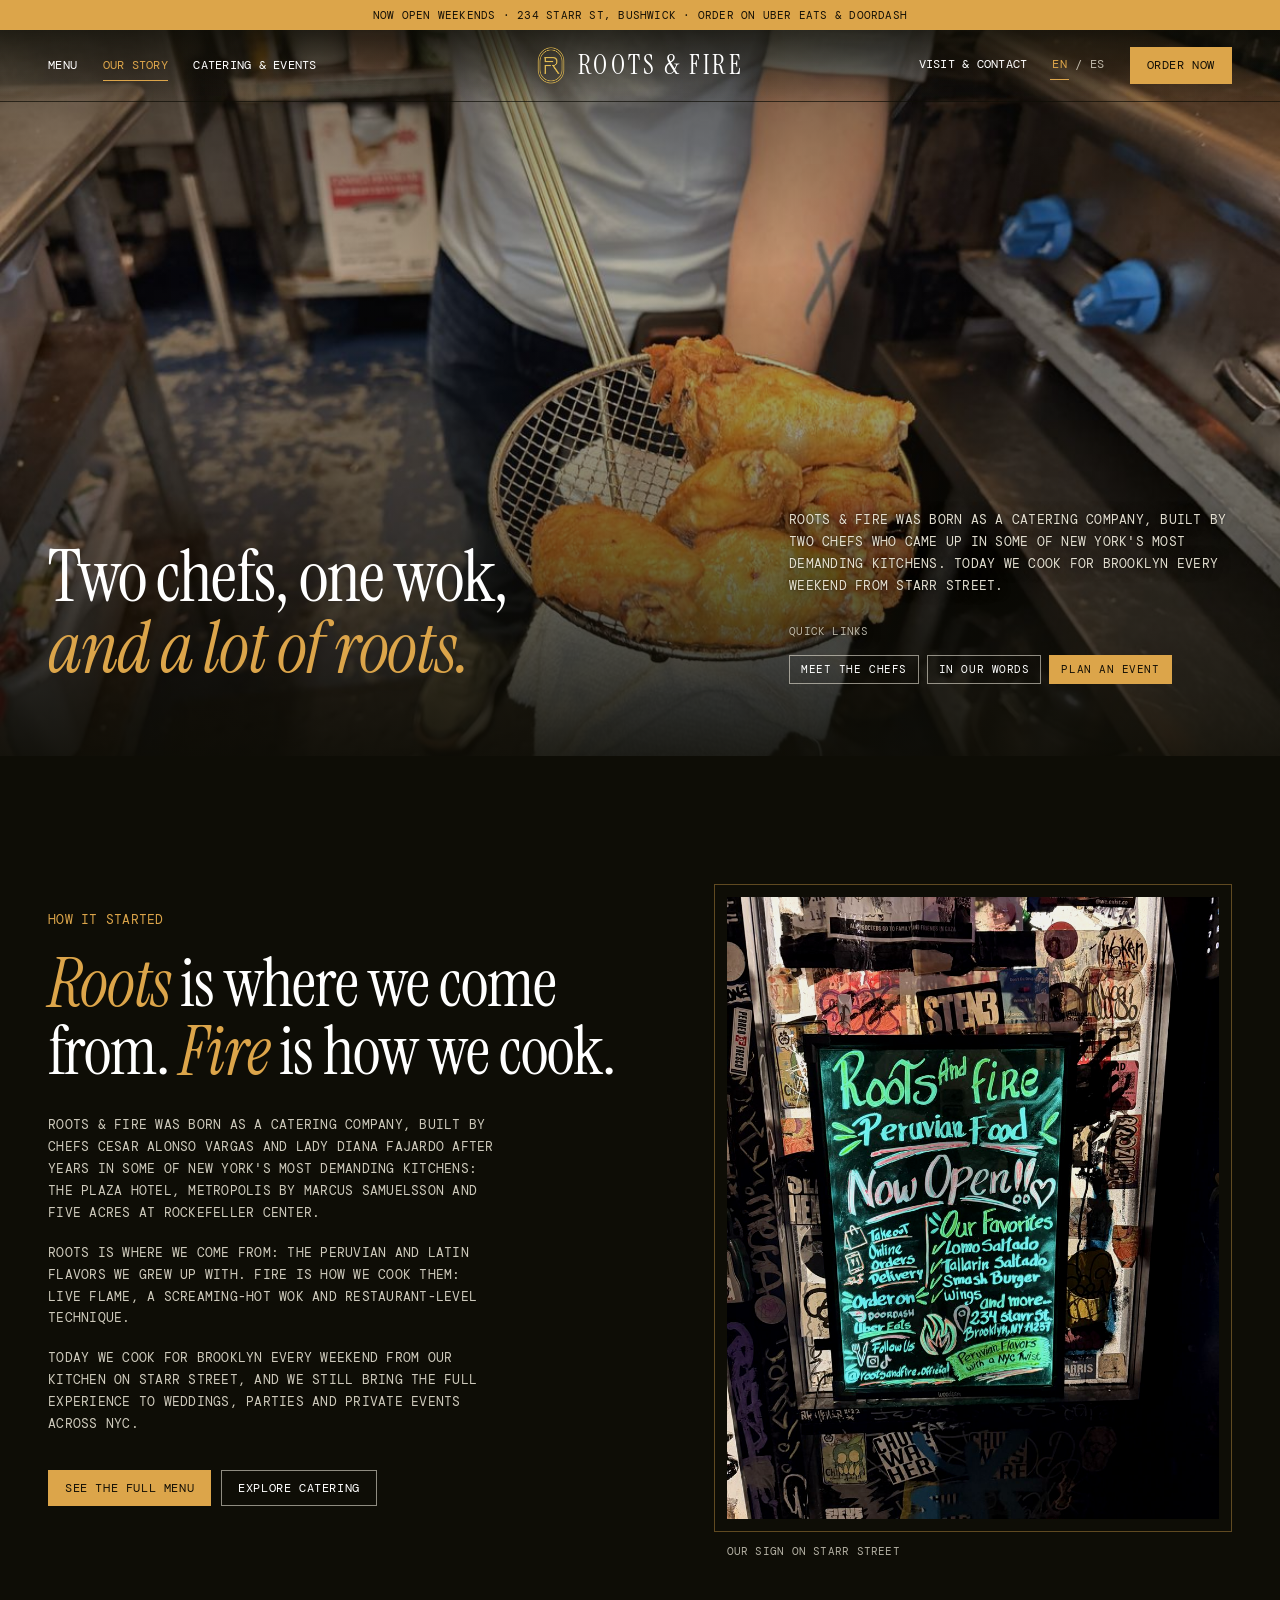
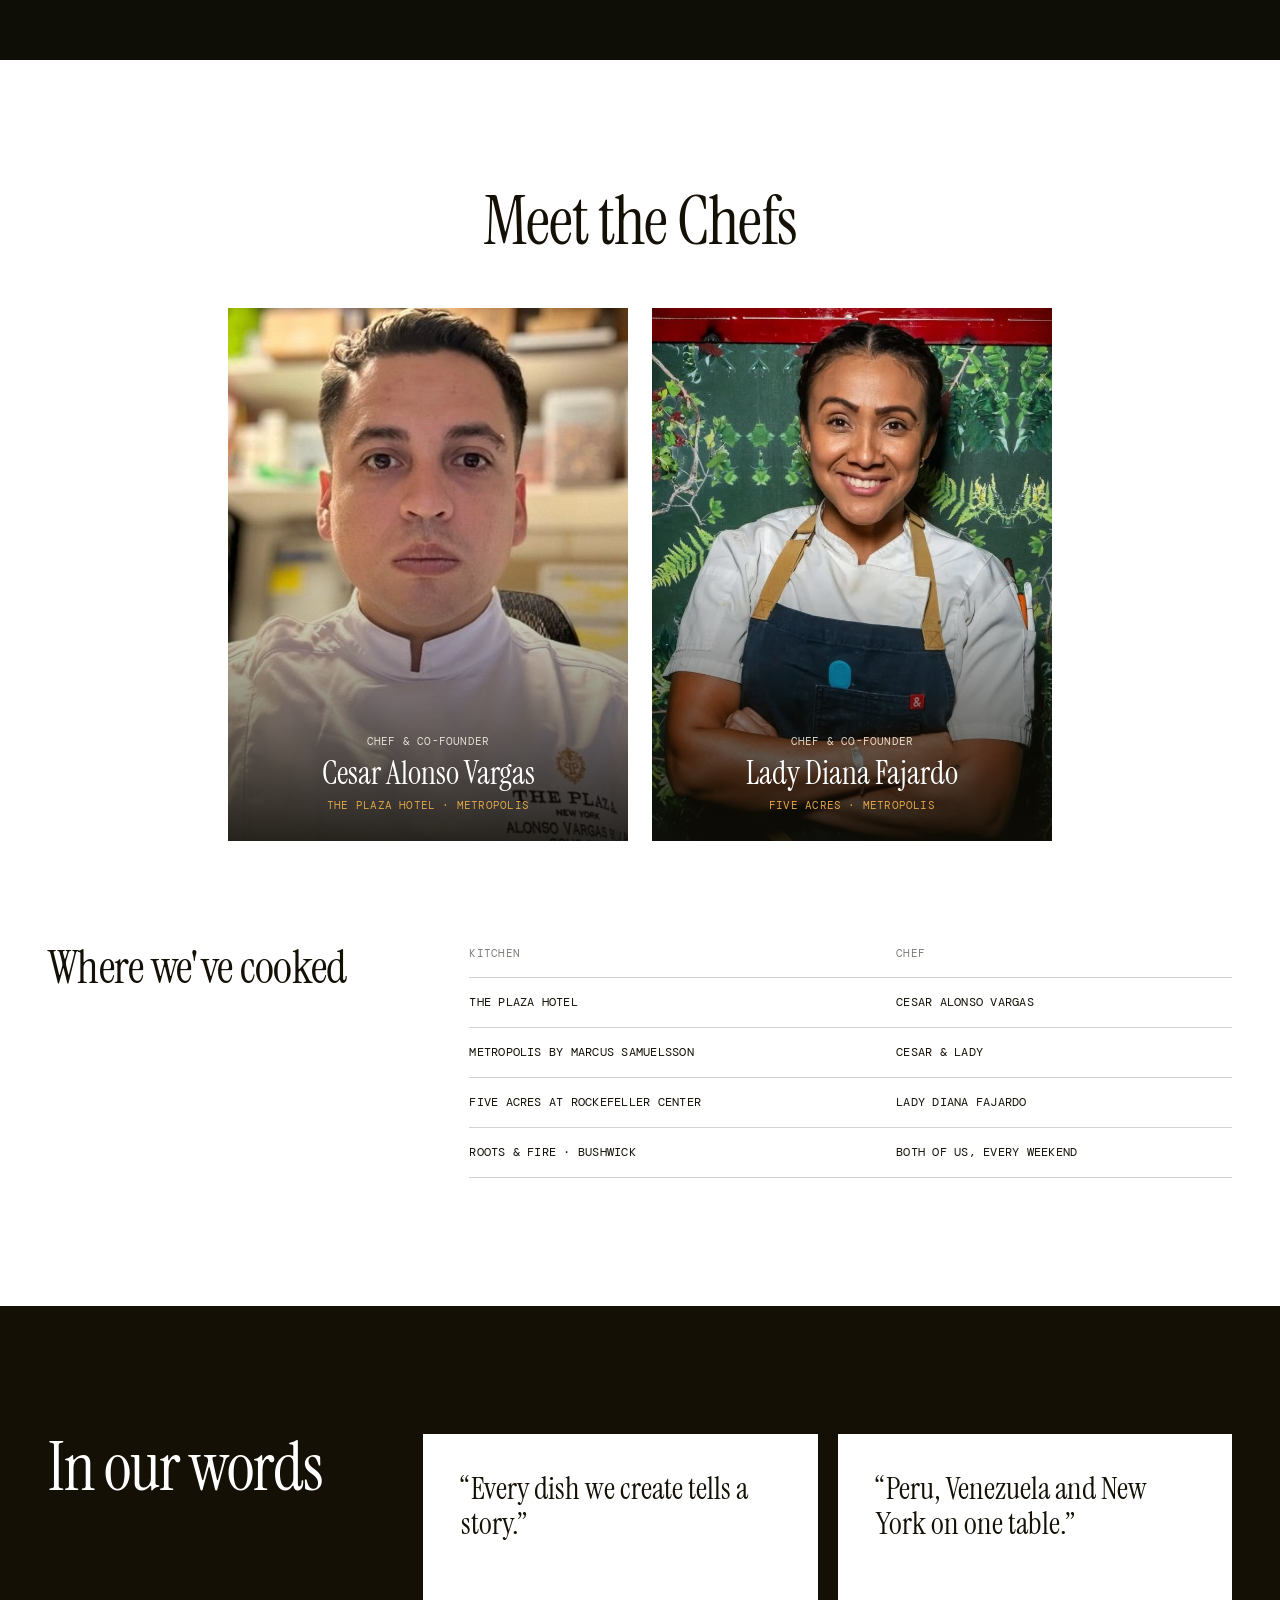
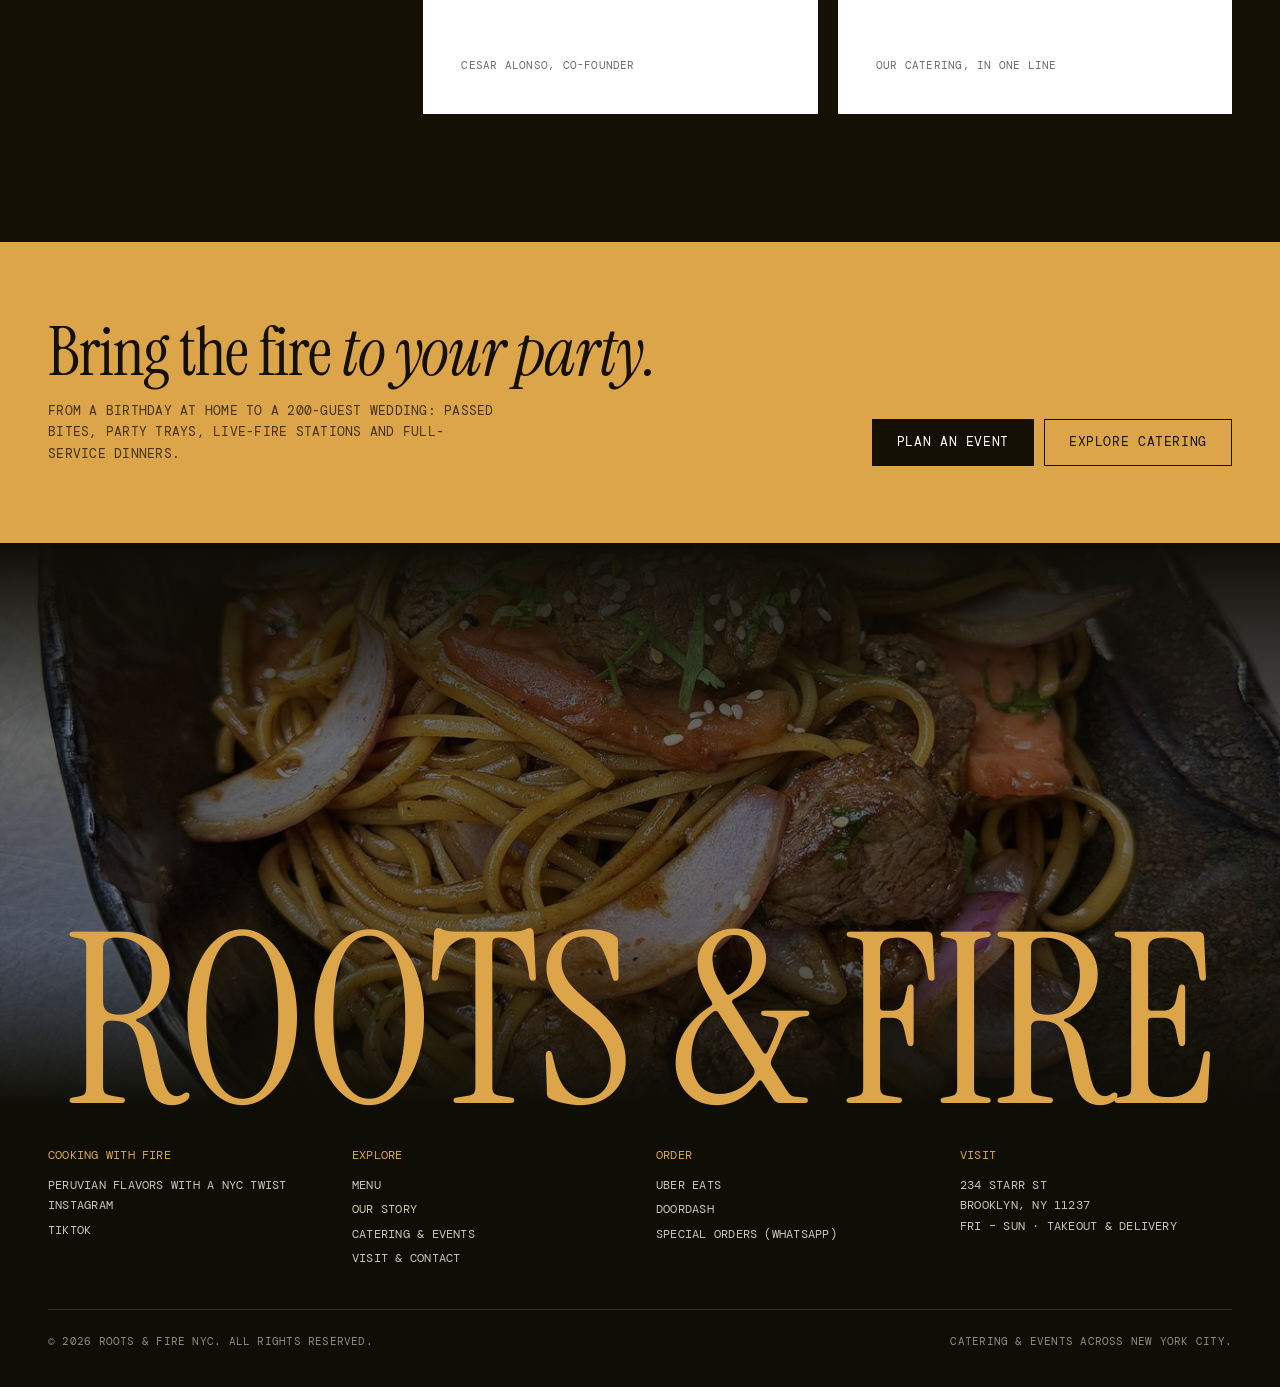
==== commit 15e1e500: "Reducir fotos, ampliar seleccion y cambiar fondos crema a blanco" ====
--- a/about.html
+++ b/about.html
@@ -21,7 +21,7 @@
   <link rel="preconnect" href="https://fonts.googleapis.com">
   <link rel="preconnect" href="https://fonts.gstatic.com" crossorigin>
   <link href="https://fonts.googleapis.com/css2?family=DM+Mono:wght@400;500&family=Instrument+Serif:ital@0;1&family=Plus+Jakarta+Sans:wght@400;500;600&display=swap" rel="stylesheet">
-  <link rel="stylesheet" href="assets/css/styles.css">
+  <link rel="stylesheet" href="assets/css/styles.css?v=20261123-compact">
   <script>document.documentElement.classList.add("js");</script>
 </head>
 <body data-page="about">
--- a/assets/css/styles.css
+++ b/assets/css/styles.css
@@ -1,7 +1,6 @@
 /* =========================================================
    Roots & Fire — restaurant + catering
-   Hero inspired by Peter Rowland (full-bleed slideshow, centered
-   serif title, side socials, stats). Sections inspired by
+   Full-bleed photo slideshow inspired by Five Acres. Sections inspired by
    Firedoor (serif display + uppercase mono copy, cream panels,
    alternating image/text, color-block enquiry form, giant
    wordmark footer). Colors: rootsandfirenyc.com palette.
@@ -12,7 +11,7 @@
   --gold: #DCA54A;
   --gold-deep: #D09A40;
   --white: #FFFFFF;
-  --cream: #FAF5E5;
+  --cream: #FFFFFF;
   --charcoal: #1B1B1B;
   --black: #0E0D06;
   --stone: #2E2D2A;
@@ -193,70 +192,39 @@
 .mobile-nav__foot { display: grid; gap: 22px; }
 .lang--lg { font-size: 13px; }
 
-/* ---------- Hero (Peter Rowland style) ---------- */
+/* ---------- Full-bleed photo carousel ---------- */
+body[data-page="home"] .header-bar { background: var(--black); }
 .hero {
-  position: relative; min-height: max(100svh, 720px);
-  display: flex; flex-direction: column; overflow: hidden;
+  position: relative; height: max(100svh, 480px); overflow: hidden;
   background: var(--black); color: var(--white);
-}
-.hero__slides { position: absolute; inset: 0; }
-.hero__slide { position: absolute; inset: 0; opacity: 0; transition: opacity 1.4s ease; }
+  padding-top: calc(var(--announce-h) + var(--bar-h));
+}
+.hero__slides { position: absolute; inset: calc(var(--announce-h) + var(--bar-h)) 0 0; }
+.hero__slide { position: absolute; inset: 0; opacity: 0; transition: opacity 1.2s ease; }
 .hero__slide.is-active { opacity: 1; }
-.hero__slide img { width: 100%; height: 100%; object-fit: cover; transform: scale(1.08); transition: transform 8s ease-out; }
-.hero__slide.is-active img { transform: scale(1); }
-.hero__slide img.pos-wok { object-position: center 38%; }
-.hero__shade {
-  position: absolute; inset: 0;
-  background:
-    radial-gradient(ellipse at center, rgba(14, 13, 6, 0.35) 0%, rgba(14, 13, 6, 0.7) 75%),
-    linear-gradient(180deg, rgba(14, 13, 6, 0.55) 0%, rgba(14, 13, 6, 0.35) 35%, rgba(14, 13, 6, 0.6) 70%, rgba(14, 13, 6, 0.95) 100%);
-}
-
-.hero__social {
-  position: absolute; z-index: 3; left: var(--gutter); top: 50%; transform: translateY(-50%);
-  display: grid; gap: 20px;
-}
-.hero__social a { display: grid; place-items: center; font-size: 18px; color: var(--cream); opacity: .85; transition: color .2s, opacity .2s; }
-.hero__social a:hover { color: var(--gold); opacity: 1; }
-
-.hero__content {
-  position: relative; z-index: 2; flex: 1;
-  display: flex; flex-direction: column; align-items: center; justify-content: center; text-align: center;
-  padding: calc(var(--announce-h) + var(--bar-h) + 48px) var(--gutter) 40px;
-}
-.hero__texts { display: grid; width: min(100%, 980px); }
-.hero__text {
-  grid-area: 1 / 1; opacity: 0; transform: translateY(16px);
-  transition: opacity .9s ease, transform .9s ease; pointer-events: none;
-}
-.hero__text.is-active { opacity: 1; transform: none; pointer-events: auto; }
-.hero__eyebrow { color: var(--gold); margin-bottom: 18px; font-size: 12px; }
-.hero__title {
-  font-family: var(--serif); font-weight: 400;
-  font-size: clamp(64px, 10vw, 148px); line-height: 0.92; letter-spacing: -0.02em;
-  margin-bottom: 26px; text-shadow: 0 2px 30px rgba(0, 0, 0, 0.35);
-}
-.hero__lead { font-size: clamp(16px, 1.45vw, 19px); line-height: 1.65; max-width: 680px; margin-inline: auto; color: rgba(250, 245, 229, 0.92); }
-.hero__actions { margin-top: 36px; display: flex; flex-wrap: wrap; justify-content: center; gap: 12px; }
-.hero .text-link { margin-top: 22px; font-size: 11.5px; }
-.hero__dots { margin-top: 30px; display: flex; gap: 12px; }
+.hero__slide picture { display: block; width: 100%; height: 100%; }
+.hero__slide img { width: 100%; height: 100%; object-fit: cover; }
+.hero__controls {
+  position: absolute; z-index: 2; inset: auto 0 18px;
+  display: flex; align-items: center; justify-content: center; gap: 12px;
+}
+.hero__dots { display: flex; gap: 4px; }
 .hero__dots button {
-  width: 9px; height: 9px; padding: 0; border-radius: 50%; cursor: pointer;
-  border: 1px solid rgba(250, 245, 229, 0.8); background: transparent; transition: background .3s, border-color .3s;
-}
-.hero__dots button.is-active { background: var(--gold); border-color: var(--gold); }
-
-.stats {
-  position: relative; z-index: 2;
-  width: min(100% - 2 * var(--gutter), 1120px); margin: 0 auto;
-  display: grid; grid-template-columns: repeat(4, 1fr);
-  border-top: 1px solid rgba(250, 245, 229, 0.22);
-  padding: 26px 0 36px; text-align: center;
-}
-.stat { display: flex; flex-direction: column-reverse; align-items: center; gap: 6px; padding-inline: 12px; }
-.stat + .stat { border-left: 1px solid rgba(250, 245, 229, 0.12); }
-.stat__num { font-family: var(--serif); font-size: clamp(40px, 4.4vw, 62px); line-height: 1; color: var(--white); font-variant-numeric: tabular-nums; }
-.stat__label { font-size: 14px; color: rgba(250, 245, 229, 0.78); line-height: 1.35; }
+  position: relative; width: 38px; height: 44px; padding: 0;
+  border: 0; background: transparent; cursor: pointer;
+}
+.hero__dots button::after {
+  content: ""; position: absolute; inset: 20px 4px;
+  background: rgba(255, 255, 255, .5); box-shadow: 0 1px 4px #0008;
+  transition: background .3s;
+}
+.hero__dots button.is-active::after, .hero__dots button:hover::after { background: var(--white); }
+.hero__pause {
+  width: 44px; height: 44px; display: grid; place-items: center;
+  color: white; background: #0005; border: 1px solid #ffffff70; border-radius: 50%; cursor: pointer;
+}
+.hero__pause .play-icon, .hero__pause[aria-pressed="true"] .pause-icon { display: none; }
+.hero__pause[aria-pressed="true"] .play-icon { display: block; }
 
 /* ---------- Shared bits ---------- */
 .frame { position: relative; padding: 12px; border: 1px solid rgba(220, 165, 74, 0.4); }
@@ -279,43 +247,18 @@
 .intro__side strong { color: var(--gold); font-weight: 500; }
 .intro__frame { aspect-ratio: 4 / 3; }
 
-/* ---------- Menu (cream panel + carousel) ---------- */
-.menu { padding: var(--section-y) 0; overflow: hidden; }
-.menu__grid { display: grid; grid-template-columns: minmax(280px, 380px) minmax(0, 1fr); gap: clamp(36px, 5vw, 72px); align-items: start; }
-.menu__intro { display: grid; gap: 22px; align-content: start; }
-.menu__intro .eyebrow { margin-bottom: -4px; }
-.menu__intro .body { color: rgba(20, 16, 6, 0.82); }
-.menu__intro .small { font-size: 11px; color: rgba(20, 16, 6, 0.62); border-top: 1px solid var(--line-ink); padding-top: 14px; }
+/* ---------- Menu: large photos stacked vertically ---------- */
+.menu { padding: var(--section-y) 0; }
+.menu__grid { display: grid; grid-template-columns: minmax(0, 1fr); gap: 32px; max-width: 860px; }
+.menu__intro { display: flex; align-items: center; justify-content: space-between; flex-wrap: wrap; gap: 24px; }
+.dish-list { display: grid; grid-template-columns: minmax(0, 1fr); gap: clamp(28px, 4vw, 44px); }
+.dish-card { min-width: 0; width: 100%; max-width: 560px; margin-inline: auto; }
+.dish-card__img { position: relative; aspect-ratio: 4 / 3; overflow: hidden; background: var(--brown); }
+.dish-card__img img { width: 100%; height: 100%; object-fit: cover; }
+.dish-card__img img[src*="burger"] { object-position: center 35%; }
+.dish-card h3 { font-family: var(--serif); font-weight: 400; font-size: clamp(25px, 2.5vw, 32px); line-height: 1.1; margin-top: 12px; }
 .note { font-size: 14px; color: rgba(20, 16, 6, 0.72); }
 .note a { color: var(--ink); }
-
-.carousel { min-width: 0; }
-.carousel__track {
-  display: flex; gap: 20px; overflow-x: auto; overscroll-behavior-x: contain;
-  scroll-snap-type: x mandatory; scrollbar-width: none;
-  margin-right: calc(-1 * var(--gutter)); padding-right: var(--gutter);
-}
-.carousel__track::-webkit-scrollbar { display: none; }
-.dish-card { flex: 0 0 clamp(250px, 24vw, 330px); scroll-snap-align: start; }
-.dish-card__img { position: relative; aspect-ratio: 4 / 5; overflow: hidden; background: #ECE3CB; }
-.dish-card__img img { width: 100%; height: 100%; object-fit: cover; transition: transform .8s ease; }
-.dish-card:hover .dish-card__img img { transform: scale(1.04); }
-.tag { position: absolute; left: 10px; top: 10px; background: var(--gold); color: var(--ink); padding: 4px 8px; font-size: 10.5px; line-height: 1.3; }
-.dish-card__meta { display: flex; justify-content: space-between; gap: 12px; margin-top: 14px; padding-top: 10px; border-top: 1px solid var(--line-ink); font-size: 11px; color: rgba(20, 16, 6, 0.6); }
-.dish-card h3 { font-family: var(--serif); font-weight: 400; font-size: 32px; line-height: 1.05; margin: 8px 0 8px; }
-.dish-card p.mono { font-size: 11.5px; color: rgba(20, 16, 6, 0.78); }
-
-.carousel__ctrl { display: grid; grid-template-columns: auto 1fr auto; align-items: center; gap: 20px; margin-top: 28px; }
-.carousel__count { font-size: 12px; }
-.carousel__bar { height: 1px; background: var(--line-ink); position: relative; }
-.carousel__bar span { position: absolute; left: 0; top: -0.5px; height: 2px; width: 10%; background: var(--ink); transition: width .3s ease; }
-.carousel__arrows { display: flex; gap: 8px; }
-.carousel__arrows button {
-  width: 44px; height: 44px; display: grid; place-items: center; font-size: 18px;
-  background: none; border: 1px solid var(--ink); color: var(--ink); cursor: pointer; transition: background .2s, color .2s;
-}
-.carousel__arrows button:hover { background: var(--ink); color: var(--cream); }
-.carousel__arrows button:disabled { opacity: .3; cursor: default; background: none; color: var(--ink); }
 
 /* ---------- Story ---------- */
 .story { background: var(--black); padding: var(--section-y) 0; }
@@ -504,12 +447,13 @@
 
 /* Menu page: dishes by category */
 .menu-page { padding: var(--section-y) 0; }
-.menu-cat { display: grid; grid-template-columns: minmax(220px, 320px) minmax(0, 1fr); gap: 32px clamp(32px, 5vw, 72px); padding: 48px 0 clamp(56px, 7vw, 96px); border-top: 1px solid var(--line-ink); }
+.menu-page > .container { max-width: 760px; }
+.menu-cat { display: grid; grid-template-columns: minmax(0, 1fr); gap: 28px; padding: 48px 0 72px; border-top: 1px solid var(--line-ink); }
 .menu-cat:first-child { border-top: 0; padding-top: 0; }
-.menu-cat__head { align-self: start; position: sticky; top: calc(var(--bar-h) + 28px); display: grid; gap: 12px; }
+.menu-cat__head { display: grid; gap: 12px; }
 .menu-cat__head .mono { color: rgba(20, 16, 6, 0.7); }
 .menu-cat__count { font-size: 11px; color: rgba(20, 16, 6, 0.5) !important; }
-.menu-cat__grid { display: grid; grid-template-columns: repeat(auto-fill, minmax(240px, 1fr)); gap: 40px 24px; }
+.menu-cat__grid { display: grid; grid-template-columns: minmax(0, 1fr); gap: clamp(28px, 4vw, 44px); }
 .menu-cat__grid .dish-card { flex: initial; }
 .menu-page .note { margin-top: 8px; text-align: center; }
 
@@ -577,7 +521,7 @@
   .header-bar { gap: 12px; }
   .brand__word { font-size: 22px; }
   .menu__grid { grid-template-columns: 1fr; }
-  .menu__intro { max-width: 640px; }
+
   .catering__head { grid-template-columns: 1fr; }
   .quotes__grid { grid-template-columns: 1fr 1fr; }
   .quotes__grid .display { grid-column: 1 / -1; }
@@ -602,18 +546,13 @@
 }
 
 @media (max-width: 640px) {
+  .dish-card { max-width: 360px; }
+  .dish-card__img { aspect-ratio: 4 / 3; }
   :root { --bar-h: 64px; }
   .announce p { font-size: 10px; }
   .brand img { width: 24px; }
   .brand__word { font-size: 18px; letter-spacing: 0.1em; }
   .header-right .btn { padding: 9px 11px; font-size: 11px; }
-  .hero__social { display: none; }
-  .hero__content { padding-top: calc(var(--announce-h) + var(--bar-h) + 28px); }
-  .hero__actions .btn { width: 100%; }
-  .hero__actions { width: 100%; max-width: 360px; }
-  .stats { grid-template-columns: 1fr 1fr; padding: 18px 0 26px; row-gap: 22px; }
-  .stat:nth-child(3) { border-left: 0; }
-  .stat__label { font-size: 12.5px; }
   .team { grid-template-columns: minmax(0, 360px); }
   .quotes__grid { grid-template-columns: 1fr; }
   .quote-box { min-height: 0; }
